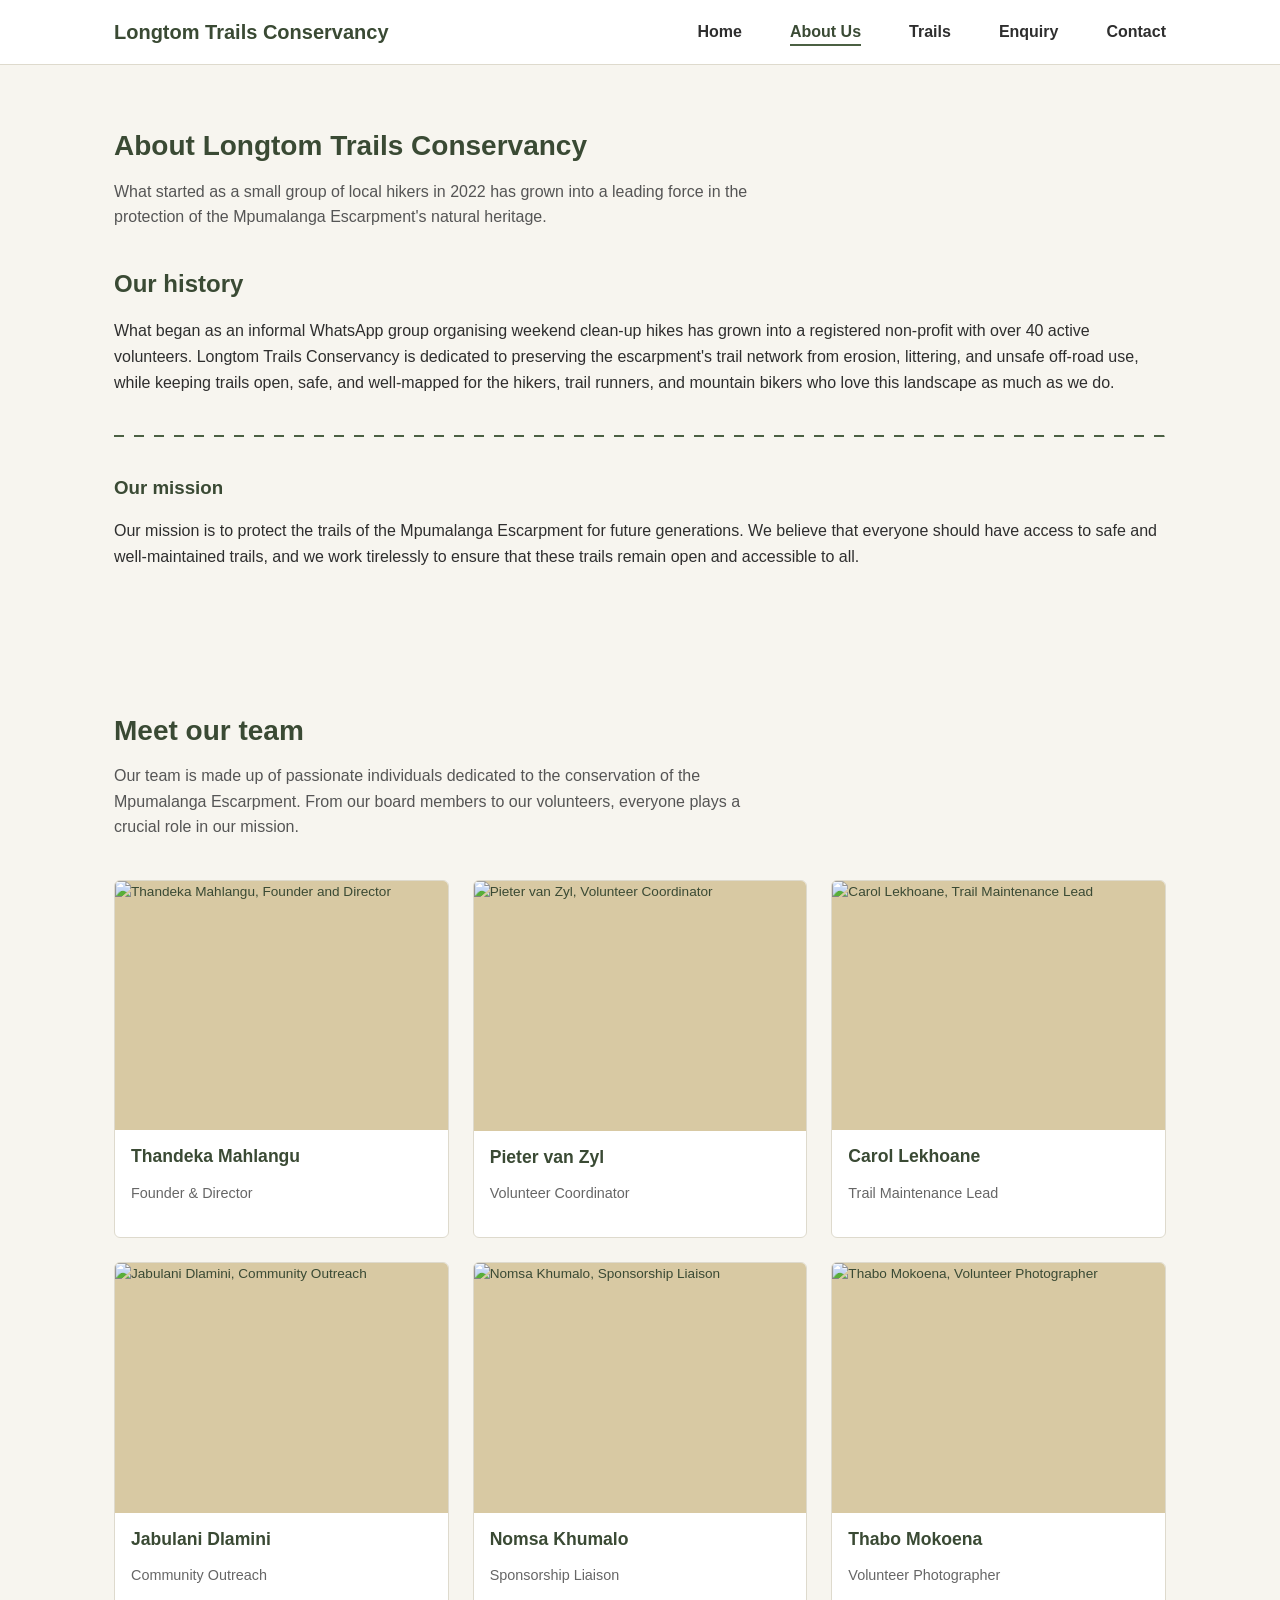
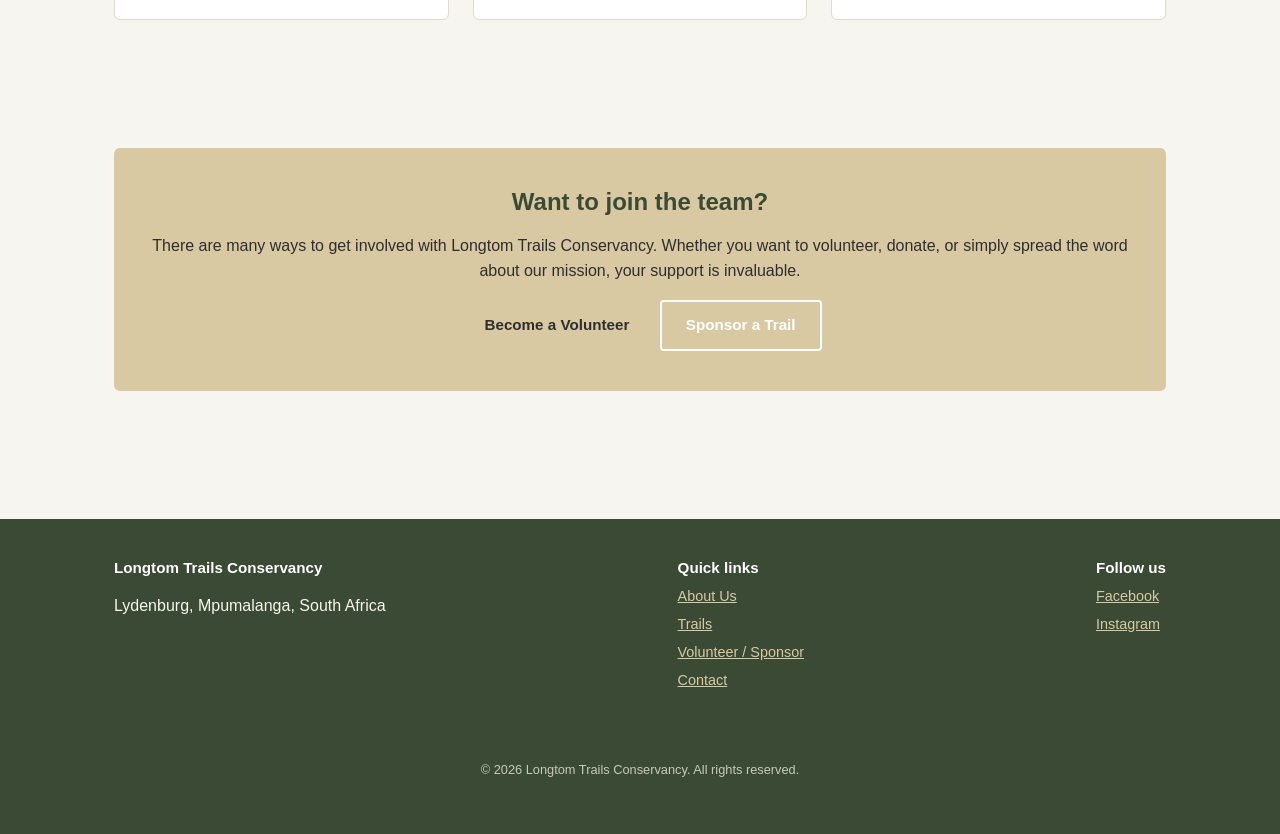
==== about.html @ c5e9e4dc "Add files via upload" ====
<!DOCTYPE html>
<html lang="en">
<head>
  <meta charset="UTF-8">
  <meta name="viewport" content="width=device-width, initial-scale=1.0">
  <title>About Us | Longtom Trails Conservancy</title>
  <meta name="description" content="Learn about Longtom Trails Conservancy's history, mission, and the volunteers who maintain the Mpumalanga escarpment's hiking trails.">
  <link rel="stylesheet" href="styles.css">
</head>
<body>

  <header class="site-header">
    <div class="container">
      <a href="index.html" class="logo">Longtom Trails Conservancy</a>
      <button class="nav-toggle" aria-expanded="false" aria-controls="main-nav" aria-label="Toggle navigation menu">
        &#9776; Menu
      </button>
      <nav class="main-nav" id="main-nav">
        <ul>
          <li><a href="index.html">Home</a></li>
          <li><a href="about.html" aria-current="page">About Us</a></li>
          <li><a href="trails.html">Trails</a></li>
          <li><a href="enquiry.html">Enquiry</a></li>
          <li><a href="contact.html">Contact</a></li>
        </ul>
      </nav>
    </div>
  </header>

  <main>

    <!-- ==================== PAGE INTRO ==================== -->
    <section class="section">
      <div class="container">
        <h1 class="section-title">About Longtom Trails Conservancy</h1>
        <p class="section-intro">
          What started as a small group of local hikers in 2022 has grown into a leading force
          in the protection of the Mpumalanga Escarpment's natural heritage.
        </p>

        <h2>Our history</h2>
        <p>
          What began as an informal WhatsApp group organising weekend clean-up hikes has grown
          into a registered non-profit with over 40 active volunteers. Longtom Trails Conservancy
          is dedicated to preserving the escarpment's trail network from erosion, littering, and
          unsafe off-road use, while keeping trails open, safe, and well-mapped for the hikers,
          trail runners, and mountain bikers who love this landscape as much as we do.
        </p>

        <hr class="trail-divider" aria-hidden="true">

        <h3>Our mission</h3>
        <p>
          Our mission is to protect the trails of the Mpumalanga Escarpment for future generations.
          We believe that everyone should have access to safe and well-maintained trails, and we
          work tirelessly to ensure that these trails remain open and accessible to all.
        </p>
      </div>
    </section>

    <!-- ==================== TEAM ==================== -->
    <section class="section">
      <div class="container">
        <h2 class="section-title">Meet our team</h2>
        <p class="section-intro">
          Our team is made up of passionate individuals dedicated to the conservation of the
          Mpumalanga Escarpment. From our board members to our volunteers, everyone plays a
          crucial role in our mission.
        </p>

        <div class="card-grid">

          <div class="card">
            <div class="card-image">
              <img src="images/team-photos/thandeka-mahlangu.jpg" alt="Thandeka Mahlangu, Founder and Director" style="width:100%; height:100%; object-fit:cover;">
            </div>
            <div class="card-body">
              <h3>Thandeka Mahlangu</h3>
              <p class="trail-meta">Founder &amp; Director</p>
            </div>
          </div>

          <div class="card">
            <div class="card-image">
              <img src="images/team-photos/pieter-van-zyl.jpg" alt="Pieter van Zyl, Volunteer Coordinator" style="width:100%; height:100%; object-fit:cover;">
            </div>
            <div class="card-body">
              <h3>Pieter van Zyl</h3>
              <p class="trail-meta">Volunteer Coordinator</p>
            </div>
          </div>

          <div class="card">
            <div class="card-image">
              <img src="images/team-photos/carol-lekhoane.jpg" alt="Carol Lekhoane, Trail Maintenance Lead" style="width:100%; height:100%; object-fit:cover;">
            </div>
            <div class="card-body">
              <h3>Carol Lekhoane</h3>
              <p class="trail-meta">Trail Maintenance Lead</p>
            </div>
          </div>

          <div class="card">
            <div class="card-image">
              <img src="images/team-photos/jabulani-dlamini.jpg" alt="Jabulani Dlamini, Community Outreach" style="width:100%; height:100%; object-fit:cover;">
            </div>
            <div class="card-body">
              <h3>Jabulani Dlamini</h3>
              <p class="trail-meta">Community Outreach</p>
            </div>
          </div>

          <div class="card">
            <div class="card-image">
              <img src="images/team-photos/nomsa-khumalo.jpg" alt="Nomsa Khumalo, Sponsorship Liaison" style="width:100%; height:100%; object-fit:cover;">
            </div>
            <div class="card-body">
              <h3>Nomsa Khumalo</h3>
              <p class="trail-meta">Sponsorship Liaison</p>
            </div>
          </div>

          <div class="card">
            <div class="card-image">
              <img src="images/team-photos/thabo-mokoena.jpg" alt="Thabo Mokoena, Volunteer Photographer" style="width:100%; height:100%; object-fit:cover;">
            </div>
            <div class="card-body">
              <h3>Thabo Mokoena</h3>
              <p class="trail-meta">Volunteer Photographer</p>
            </div>
          </div>
          </div>

        </div>
      </div>
    </section>

    <section class="section">
      <div class="container">
        <div class="cta-banner">
          <h2>Want to join the team?</h2>
          <p>There are many ways to get involved with Longtom Trails Conservancy. Whether you
            want to volunteer, donate, or simply spread the word about our mission, your support
            is invaluable.</p>
          <a href="enquiry.html" class="btn btn-primary">Become a Volunteer</a>
          <a href="enquiry.html" class="btn btn-outline">Sponsor a Trail</a>
        </div>
      </div>
    </section>

  </main>

  <footer class="site-footer">
    <div class="container">
      <div>
        <h4>Longtom Trails Conservancy</h4>
        <p>Lydenburg, Mpumalanga, South Africa</p>
      </div>
      <div>
        <h4>Quick links</h4>
        <ul>
          <li><a href="about.html">About Us</a></li>
          <li><a href="trails.html">Trails</a></li>
          <li><a href="enquiry.html">Volunteer / Sponsor</a></li>
          <li><a href="contact.html">Contact</a></li>
        </ul>
      </div>
      <div>
        <h4>Follow us</h4>
        <ul>
          <li><a href="#">Facebook</a></li>
          <li><a href="#">Instagram</a></li>
        </ul>
      </div>
      <p class="footer-bottom">&copy; 2026 Longtom Trails Conservancy. All rights reserved.</p>
    </div>
  </footer>

  <script src="js/script.js"></script>
</body>
</html>
---- styles.css ----
/* ==========================================================================
   Longtom Trails Conservancy — Stylesheet
   Colour palette and typography match the approved Website Project Proposal
   ========================================================================== */

:root {
  /* Colour palette (from Proposal 1, Section 5) */
  --moss-green: #4B6043;
  --moss-green-dark: #3A4A34;
  --charcoal: #2E2E2E;
  --warm-sand: #D8C9A3;
  --off-white: #F7F5EF;
  --white: #FFFFFF;
  --border-soft: #DEDACD;

  /* Typography */
  --font-heading: 'Montserrat', 'Segoe UI', sans-serif;
  --font-body: 'Source Sans 3', 'Segoe UI', sans-serif;

  /* Spacing scale */
  --space-1: 0.5rem;
  --space-2: 1rem;
  --space-3: 1.5rem;
  --space-4: 2.5rem;
  --space-5: 4rem;
}

/* Respect users who prefer reduced motion */
@media (prefers-reduced-motion: reduce) {
  * {
    animation-duration: 0.01ms !important;
    animation-iteration-count: 1 !important;
    transition-duration: 0.01ms !important;
  }
}

* {
  box-sizing: border-box;
}

body {
  margin: 0;
  font-family: var(--font-body);
  color: var(--charcoal);
  background-color: var(--off-white);
  line-height: 1.6;
}

h1, h2, h3, h4 {
  font-family: var(--font-heading);
  font-weight: 700;
  line-height: 1.2;
  color: var(--moss-green-dark);
  margin-top: 0;
}

a {
  color: var(--moss-green-dark);
}

img {
  max-width: 100%;
  display: block;
}

.container {
  max-width: 1100px;
  margin: 0 auto;
  padding: 0 var(--space-3);
}

/* Visible keyboard focus for accessibility */
a:focus-visible,
button:focus-visible,
input:focus-visible,
textarea:focus-visible,
select:focus-visible {
  outline: 3px solid var(--moss-green);
  outline-offset: 2px;
}

/* ==========================================================================
   Header and navigation
   ========================================================================== */

.site-header {
  background-color: var(--white);
  border-bottom: 1px solid var(--border-soft);
  position: sticky;
  top: 0;
  z-index: 10;
}

.site-header .container {
  display: flex;
  align-items: center;
  justify-content: space-between;
  padding-top: var(--space-2);
  padding-bottom: var(--space-2);
}

.logo {
  display: flex;
  align-items: center;
  gap: 0.5rem;
  font-family: var(--font-heading);
  font-weight: 700;
  font-size: 1.25rem;
  color: var(--moss-green-dark);
  text-decoration: none;
}

.nav-toggle {
  display: none;
  background: none;
  border: 2px solid var(--moss-green);
  border-radius: 4px;
  padding: 0.4rem 0.7rem;
  font-size: 1rem;
  cursor: pointer;
}

.main-nav ul {
  display: flex;
  gap: var(--space-3);
  list-style: none;
  margin: 0;
  padding: 0;
}

.main-nav li:not(:last-child) {
  margin-right: var(--space-3); /* fallback for browsers without flexbox gap support */
}

.main-nav a {
  text-decoration: none;
  font-weight: 600;
  color: var(--charcoal);
  padding: 0.25rem 0;
  border-bottom: 2px solid transparent;
}

.main-nav a:hover,
.main-nav a[aria-current="page"] {
  border-bottom-color: var(--moss-green);
  color: var(--moss-green-dark);
}

/* Mobile navigation */
@media (max-width: 720px) {
  .nav-toggle {
    display: inline-block;
  }

  .main-nav {
    display: none;
    width: 100%;
  }

  .main-nav.is-open {
    display: block;
  }

  .main-nav ul {
    flex-direction: column;
    gap: 0;
    padding-bottom: var(--space-2);
  }

  .main-nav li {
    border-top: 1px solid var(--border-soft);
  }

  .main-nav a {
    display: block;
    padding: var(--space-2) 0;
  }

  .site-header .container {
    flex-wrap: wrap;
  }
}

/* ==========================================================================
   Trail-path divider 
   ========================================================================== */

.trail-divider {
  border: none;
  height: 2px;
  margin: var(--space-4) 0;
  background-image: repeating-linear-gradient(
    to right,
    var(--moss-green) 0,
    var(--moss-green) 10px,
    transparent 10px,
    transparent 20px
  );
  position: relative;
}

.trail-divider::after {
  content: "●";
  position: absolute;
  right: 0;
  top: -10px;
  color: var(--moss-green);
  font-size: 0.9rem;
}

/* ==========================================================================
   Hero 
   ========================================================================== */

.hero {
  background: linear-gradient(180deg, rgba(75, 96, 67, 0.85), rgba(75, 96, 67, 0.6)),
              var(--moss-green);
  background-size: cover;
  background-position: center;
  color: var(--white);
  padding: var(--space-5) 0;
  text-align: center;
}

.hero h1 {
  color: var(--white);
  font-size: clamp(2rem, 5vw, 3rem);
  margin-bottom: var(--space-2);
}

.hero p {
  max-width: 40rem;
  margin: 0 auto var(--space-3);
  font-size: 1.1rem;
}

.hero-ctas {
  display: flex;
  gap: var(--space-2);
  justify-content: center;
  flex-wrap: wrap;
}

/* ==========================================================================
   Buttons
   ========================================================================== */

.btn {
  display: inline-block;
  font-family: var(--font-heading);
  font-weight: 600;
  text-decoration: none;
  padding: 0.7rem 1.5rem;
  border-radius: 4px;
  border: 2px solid transparent;
  cursor: pointer;
  font-size: 0.95rem;
}

.btn-primary {
  background-color: var(--warm-sand);
  color: var(--charcoal);
}

.btn-primary:hover {
  background-color: #C9B78C;
}

.btn-outline {
  background-color: transparent;
  color: var(--white);
  border-color: var(--white);
}

.btn-outline:hover {
  background-color: rgba(255, 255, 255, 0.15);
}

.btn-outline-dark {
  background-color: transparent;
  color: var(--moss-green-dark);
  border-color: var(--moss-green);
}

.btn-outline-dark:hover {
  background-color: rgba(75, 96, 67, 0.08);
}

/* ==========================================================================
   Section spacing
   ========================================================================== */

.section {
  padding: var(--space-5) 0;
}

.section-title {
  font-size: 1.75rem;
  margin-bottom: var(--space-1);
}

.section-intro {
  max-width: 42rem;
  color: #555;
  margin-bottom: var(--space-4);
}

/* ==========================================================================
   Card grid 
   ========================================================================== */

.card-grid {
  display: grid;
  grid-template-columns: repeat(auto-fit, minmax(260px, 1fr));
  gap: var(--space-3);
}

.card {
  background-color: var(--white);
  border: 1px solid var(--border-soft);
  border-radius: 6px;
  overflow: hidden;
}

.card-image {
  aspect-ratio: 4 / 3;
  background-color: var(--warm-sand);
  display: flex;
  align-items: center;
  justify-content: center;
  color: var(--moss-green-dark);
  font-size: 0.85rem;
}

.card-body {
  padding: var(--space-2);
}

.card-body h3 {
  margin-bottom: 0.25rem;
  font-size: 1.1rem;
}

.trail-meta {
  color: #666;
  font-size: 0.9rem;
  margin-bottom: var(--space-2);
}

.difficulty {
  display: inline-block;
  font-size: 0.75rem;
  font-weight: 700;
  text-transform: uppercase;
  letter-spacing: 0.03em;
  padding: 0.15rem 0.5rem;
  border-radius: 3px;
  margin-right: 0.4rem;
}

.difficulty-easy {
  background-color: #E1EBDA;
  color: #3A5C2C;
}

.difficulty-moderate {
  background-color: #F3E7C9;
  color: #7A5B12;
}

.difficulty-hard {
  background-color: #F0D9D6;
  color: #8A2E24;
}

/* ==========================================================================
   Filter controls (Trails page)
   ========================================================================== */

.filter-bar {
  display: flex;
  flex-wrap: wrap;
  align-items: center;
  gap: var(--space-1);
  margin-bottom: var(--space-4);
}

.filter-bar span {
  font-weight: 600;
  margin-right: 0.25rem;
}

.filter-btn {
  background-color: var(--white);
  border: 1px solid var(--moss-green);
  color: var(--moss-green-dark);
  border-radius: 20px;
  padding: 0.35rem 1rem;
  font-family: var(--font-body);
  font-size: 0.9rem;
  cursor: pointer;
}

.filter-btn.is-active,
.filter-btn:hover {
  background-color: var(--moss-green);
  color: var(--white);
}

/* ==========================================================================
   Forms (Enquiry and Contact pages)
   ========================================================================== */

.form-grid {
  display: grid;
  grid-template-columns: repeat(auto-fit, minmax(320px, 1fr));
  gap: var(--space-4);
}

fieldset {
  border: 1px solid var(--border-soft);
  border-radius: 6px;
  padding: var(--space-3);
  background-color: var(--white);
}

legend {
  font-family: var(--font-heading);
  font-weight: 700;
  color: var(--moss-green-dark);
  padding: 0 0.5rem;
}

label {
  display: block;
  font-weight: 600;
  margin-bottom: 0.3rem;
  margin-top: var(--space-2);
}

label:first-of-type {
  margin-top: 0;
}

input[type="text"],
input[type="email"],
input[type="tel"],
select,
textarea {
  width: 100%;
  padding: 0.6rem;
  border: 1px solid var(--border-soft);
  border-radius: 4px;
  font-family: var(--font-body);
  font-size: 1rem;
  background-color: var(--off-white);
}

textarea {
  resize: vertical;
  min-height: 100px;
}

.form-note {
  font-size: 0.85rem;
  color: #666;
  margin-top: 0.3rem;
}

.form-error {
  color: #8A2E24;
  font-size: 0.85rem;
  margin-top: 0.3rem;
  display: none;
}

.field-invalid .form-error {
  display: block;
}

.field-invalid input,
.field-invalid textarea,
.field-invalid select {
  border-color: #8A2E24;
}

/* ==========================================================================
   Maps (Contact page)
   ========================================================================== */

.map-grid {
  display: grid;
  grid-template-columns: repeat(auto-fit, minmax(300px, 1fr));
  gap: var(--space-3);
  margin-bottom: var(--space-4);
}

.map-card iframe {
  width: 100%;
  height: 260px;
  border: 0;
  border-radius: 6px;
}

.map-card h3 {
  font-size: 1rem;
  margin-bottom: 0.4rem;
}

/* ==========================================================================
   CTA banner
   ========================================================================== */

.cta-banner {
  background-color: var(--warm-sand);
  text-align: center;
  padding: var(--space-4) var(--space-3);
  border-radius: 6px;
}

.cta-banner h2 {
  margin-bottom: var(--space-2);
}

/* ==========================================================================
   Footer
   ========================================================================== */

.site-footer {
  background-color: var(--moss-green-dark);
  color: var(--off-white);
  padding: var(--space-4) 0;
  margin-top: var(--space-5);
}

.site-footer .container {
  display: flex;
  flex-wrap: wrap;
  justify-content: space-between;
  gap: var(--space-3);
}

.site-footer h4 {
  color: var(--white);
  font-size: 0.95rem;
  margin-bottom: var(--space-1);
}

.site-footer a {
  color: var(--warm-sand);
}

.site-footer ul {
  list-style: none;
  padding: 0;
  margin: 0;
}

.site-footer li {
  margin-bottom: 0.3rem;
  font-size: 0.9rem;
}

.footer-bottom {
  text-align: center;
  font-size: 0.8rem;
  color: #C6CBB9;
  margin-top: var(--space-4);
  width: 100%;
}
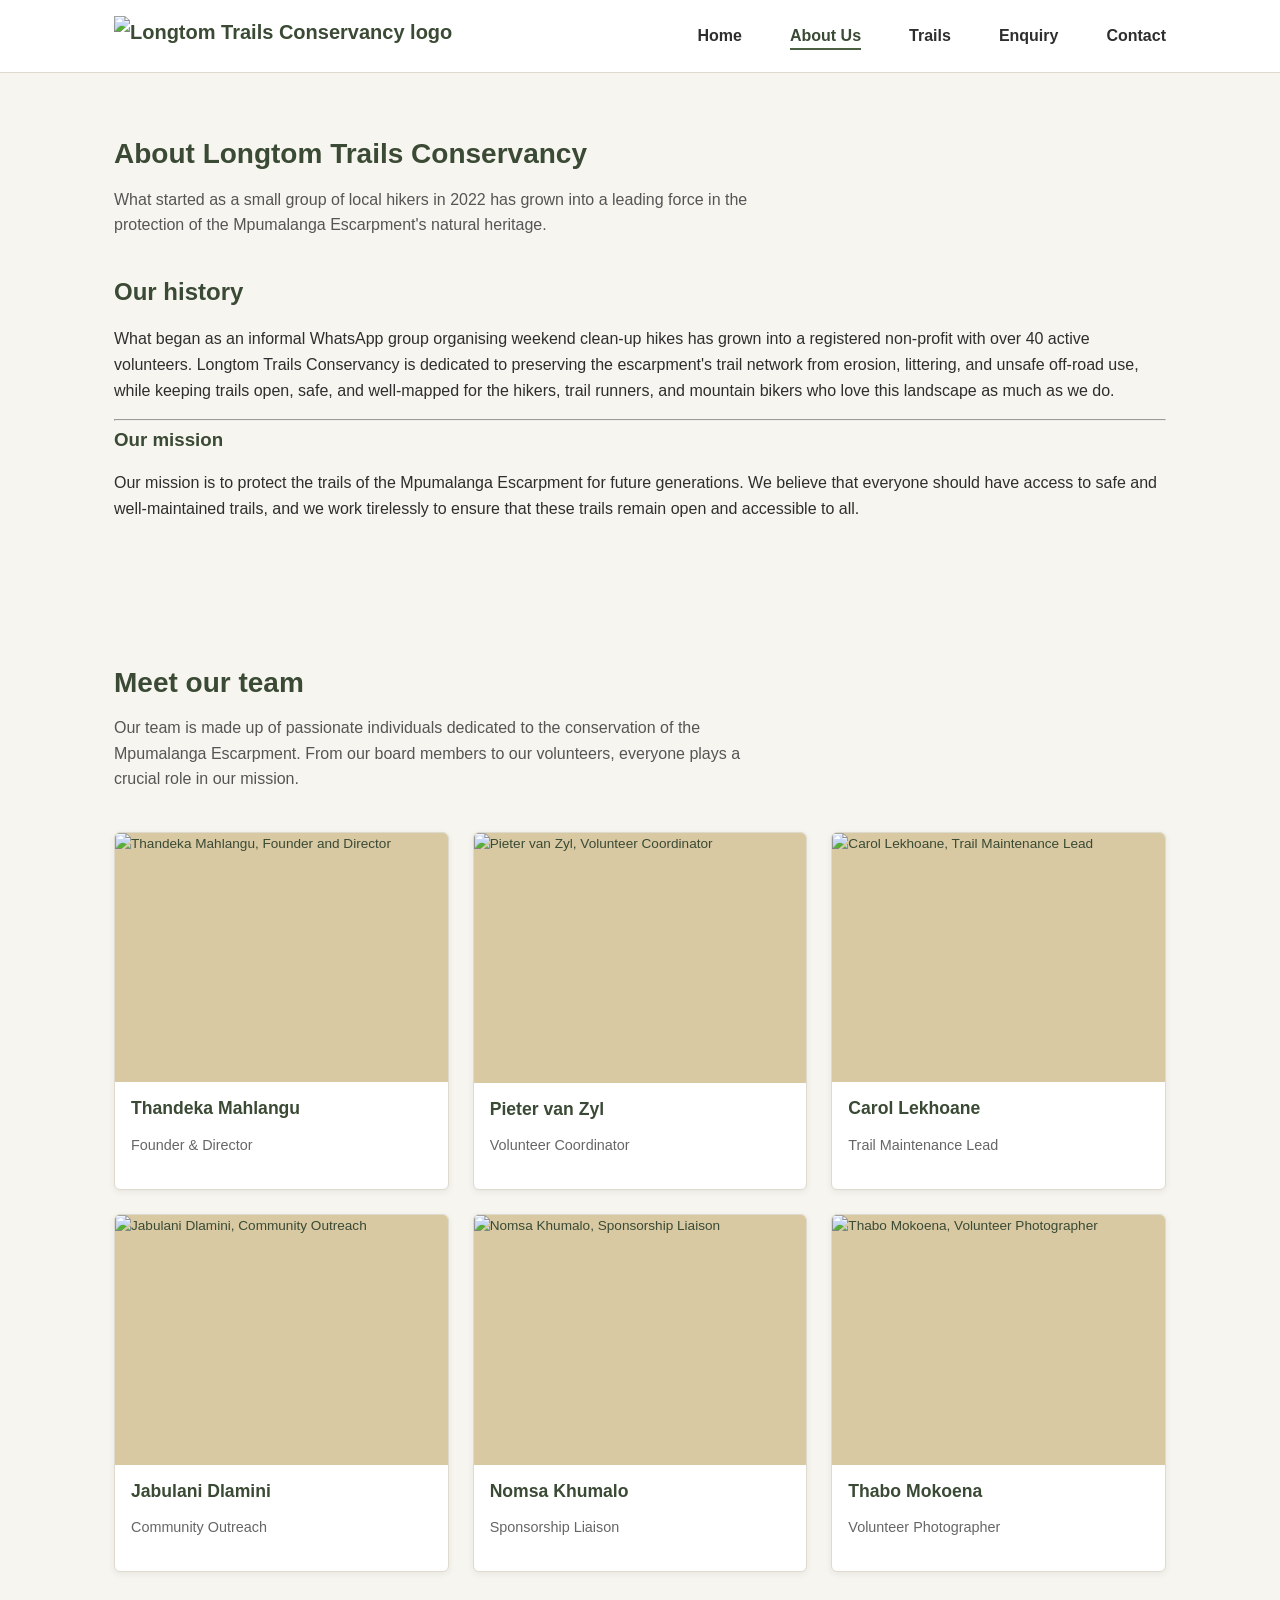
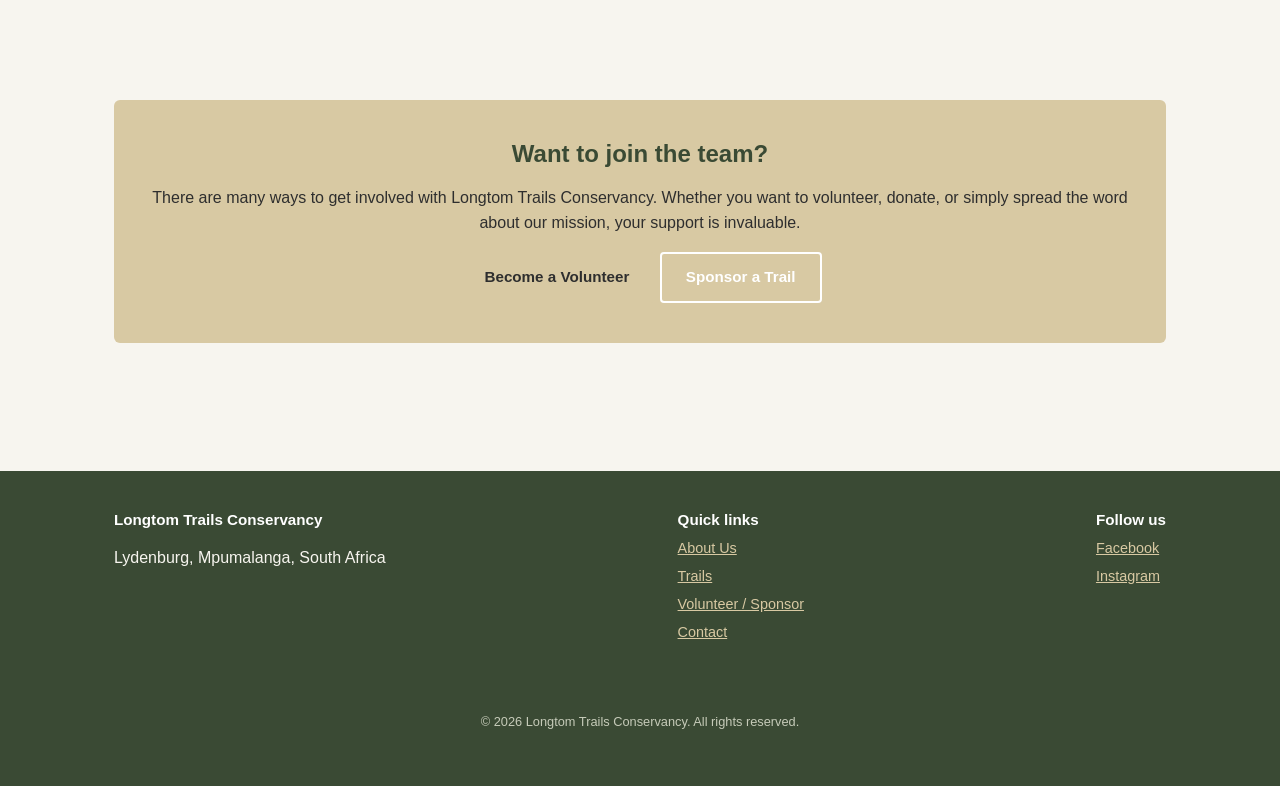
==== commit ca58f0d1: "Add files via upload Fixed Enquiry and Contact page styling, reorder trail cards, add logo." ====
--- a/about.html
+++ b/about.html
@@ -11,7 +11,9 @@
 
   <header class="site-header">
     <div class="container">
-      <a href="index.html" class="logo">Longtom Trails Conservancy</a>
+      <a href="index.html" class="logo">
+        <img src="images/logo.png" alt="Longtom Trails Conservancy logo" style="height: 40px;">
+      </a>
       <button class="nav-toggle" aria-expanded="false" aria-controls="main-nav" aria-label="Toggle navigation menu">
         &#9776; Menu
       </button>
@@ -72,7 +74,7 @@
 
           <div class="card">
             <div class="card-image">
-              <img src="images/team-photos/thandeka-mahlangu.jpg" alt="Thandeka Mahlangu, Founder and Director" style="width:100%; height:100%; object-fit:cover;">
+            <img src="images/team-photos/thandeka-mahlangu.jpg" alt="Thandeka Mahlangu, Founder and Director" style="width:100%; height:100%; object-fit:cover;">
             </div>
             <div class="card-body">
               <h3>Thandeka Mahlangu</h3>
@@ -82,7 +84,7 @@
 
           <div class="card">
             <div class="card-image">
-              <img src="images/team-photos/pieter-van-zyl.jpg" alt="Pieter van Zyl, Volunteer Coordinator" style="width:100%; height:100%; object-fit:cover;">
+              <img src="images/team-photos/pieter-van-zyl.jpg" alt="Pieter van Zyl, Volunteer Coordinator" style="width:100%; height:100%; object-fit:cover; object-position: top;">
             </div>
             <div class="card-body">
               <h3>Pieter van Zyl</h3>
@@ -92,7 +94,7 @@
 
           <div class="card">
             <div class="card-image">
-              <img src="images/team-photos/carol-lekhoane.jpg" alt="Carol Lekhoane, Trail Maintenance Lead" style="width:100%; height:100%; object-fit:cover;">
+              <img src="images/team-photos/carol-lekhoane.jpg" alt="Carol Lekhoane, Trail Maintenance Lead" style="width:100%; height:100%; object-fit:cover; object-position: top;">
             </div>
             <div class="card-body">
               <h3>Carol Lekhoane</h3>
@@ -102,7 +104,7 @@
 
           <div class="card">
             <div class="card-image">
-              <img src="images/team-photos/jabulani-dlamini.jpg" alt="Jabulani Dlamini, Community Outreach" style="width:100%; height:100%; object-fit:cover;">
+              <img src="images/team-photos/jabulani-dlamini.jpg" alt="Jabulani Dlamini, Community Outreach" style="width:100%; height:100%; object-fit:cover; object-position: top;">
             </div>
             <div class="card-body">
               <h3>Jabulani Dlamini</h3>
@@ -112,7 +114,7 @@
 
           <div class="card">
             <div class="card-image">
-              <img src="images/team-photos/nomsa-khumalo.jpg" alt="Nomsa Khumalo, Sponsorship Liaison" style="width:100%; height:100%; object-fit:cover;">
+              <img src="images/team-photos/nomsa-khumalo.jpg" alt="Nomsa Khumalo, Sponsorship Liaison" style="width:100%; height:100%; object-fit:cover; object-position: top;">
             </div>
             <div class="card-body">
               <h3>Nomsa Khumalo</h3>
@@ -122,13 +124,12 @@
 
           <div class="card">
             <div class="card-image">
-              <img src="images/team-photos/thabo-mokoena.jpg" alt="Thabo Mokoena, Volunteer Photographer" style="width:100%; height:100%; object-fit:cover;">
+              <img src="images/team-photos/thabo-mokoena.jpg" alt="Thabo Mokoena, Volunteer Photographer" style="width:100%; height:100%; object-fit:cover; object-position: top;">
             </div>
             <div class="card-body">
               <h3>Thabo Mokoena</h3>
               <p class="trail-meta">Volunteer Photographer</p>
             </div>
-          </div>
           </div>
 
         </div>
--- a/styles.css
+++ b/styles.css
@@ -4,7 +4,12 @@
    ========================================================================== */
 
 :root {
-  /* Colour palette (from Proposal 1, Section 5) */
+  /* CSS custom properties (variables) defined once here and reused
+     throughout the stylesheet with var(--name). This means the whole
+     site's colour scheme or spacing can be changed by editing one
+     value here, instead of hunting through every rule.
+     Colour palette matches Proposal 1, Section 5 (moss green, charcoal,
+     warm sand) so the built site stays consistent with what was approved. */
   --moss-green: #4B6043;
   --moss-green-dark: #3A4A34;
   --charcoal: #2E2E2E;
@@ -147,6 +152,30 @@
 }
 
 /* Mobile navigation */
+/* ==========================================================================
+   Tablet breakpoint
+   Adjusts spacing and font sizes for medium screens (tablets),
+   before the site switches to the mobile layout below.
+   ========================================================================== */
+
+@media (max-width: 1024px) {
+  .container {
+    padding: 0 var(--space-2);
+  }
+
+  .hero {
+    padding: var(--space-4) 0;
+  }
+
+  .card-grid {
+    grid-template-columns: repeat(auto-fit, minmax(220px, 1fr));
+  }
+}
+/* Mobile navigation breakpoint.
+   Below 720px wide (phones), the horizontal nav links are hidden and
+   replaced with the "☰ Menu" toggle button defined in .nav-toggle above.
+   JavaScript in script.js listens for a click on that button and adds
+   the .is-open class below to reveal the menu. */
 @media (max-width: 720px) {
   .nav-toggle {
     display: inline-block;
@@ -182,8 +211,13 @@
 }
 
 /* ==========================================================================
-   Trail-path divider 
-   ========================================================================== */
+   Trail-path divider — signature element.
+
+   Uses a repeating-linear-gradient to draw evenly spaced dashes (like a
+   dashed trail line on a map), with a circle (::after) placed at one end
+   to look like a trail marker. Used instead of a plain <hr> between
+   major page sections to reinforce the hiking/trail visual theme.
+
 
 .trail-divider {
   border: none;
@@ -266,6 +300,11 @@
   background-color: #C9B78C;
 }
 
+.btn-primary:active {
+  background-color: #B8A87A;
+  transform: translateY(1px);
+}
+
 .btn-outline {
   background-color: transparent;
   color: var(--white);
@@ -320,6 +359,13 @@
   border: 1px solid var(--border-soft);
   border-radius: 6px;
   overflow: hidden;
+  box-shadow: 0 2px 6px rgba(46, 46, 46, 0.08);
+  transition: transform 0.15s ease, box-shadow 0.15s ease;
+}
+
+.card:hover {
+  transform: translateY(-3px);
+  box-shadow: 0 6px 14px rgba(46, 46, 46, 0.12);
 }
 
 .card-image {
@@ -374,7 +420,12 @@
 }
 
 /* ==========================================================================
-   Filter controls (Trails page)
+   Filter controls (Trails page).
+   These buttons don't filter anything by themselves — script.js reads
+   each button's data-filter attribute on click, then shows or hides the
+   trail cards below based on their matching data-difficulty attribute.
+   The .is-active class here only changes the button's own appearance
+   to show which filter is currently selected.
    ========================================================================== */
 
 .filter-bar {
@@ -408,9 +459,12 @@
 }
 
 /* ==========================================================================
-   Forms (Enquiry and Contact pages)
-   ========================================================================== */
-
+   Forms (Enquiry and Contact pages).
+   Styles the two forms on enquiry.html and the one on contact.html.
+   The .field-invalid and .form-error rules below only take effect when
+   script.js adds the .field-invalid class to a field that failed
+   validation (e.g. was left empty) — see the JS validation comments.
+   ========================================================================== */
 .form-grid {
   display: grid;
   grid-template-columns: repeat(auto-fit, minmax(320px, 1fr));
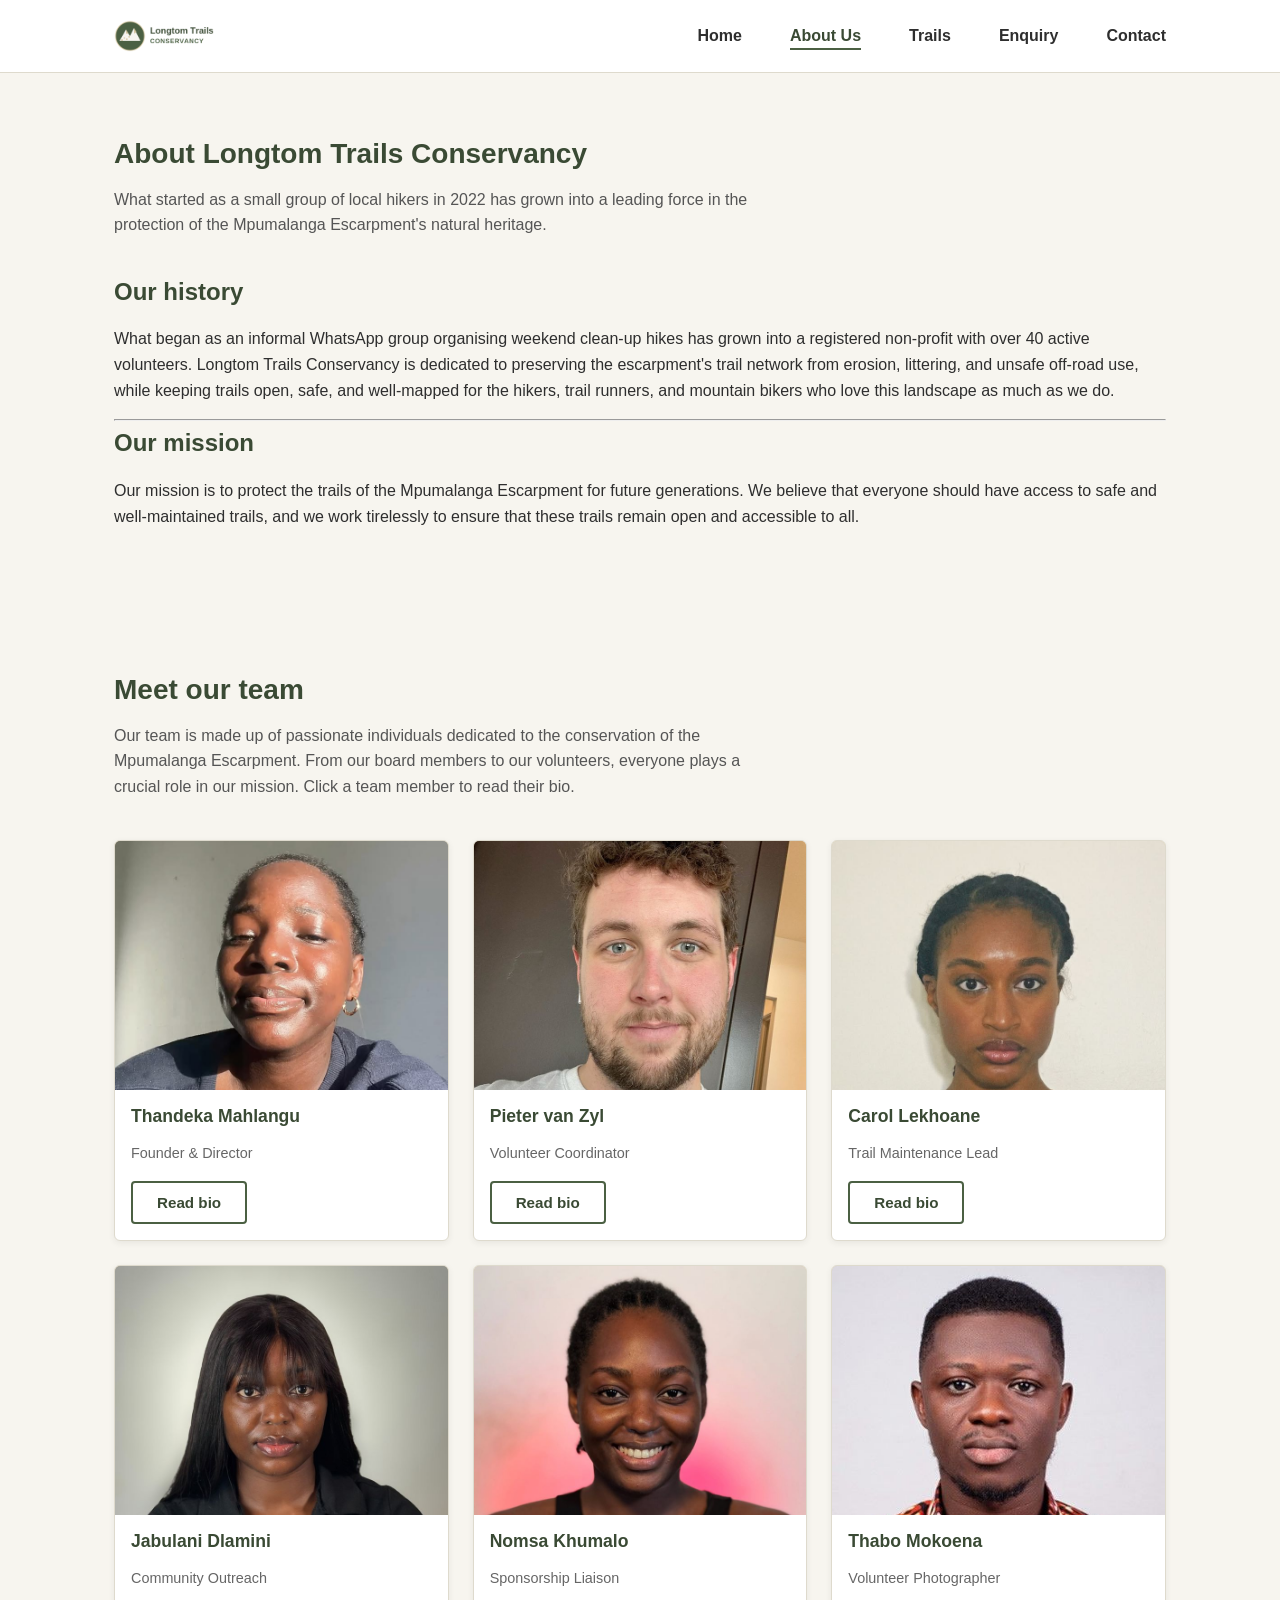
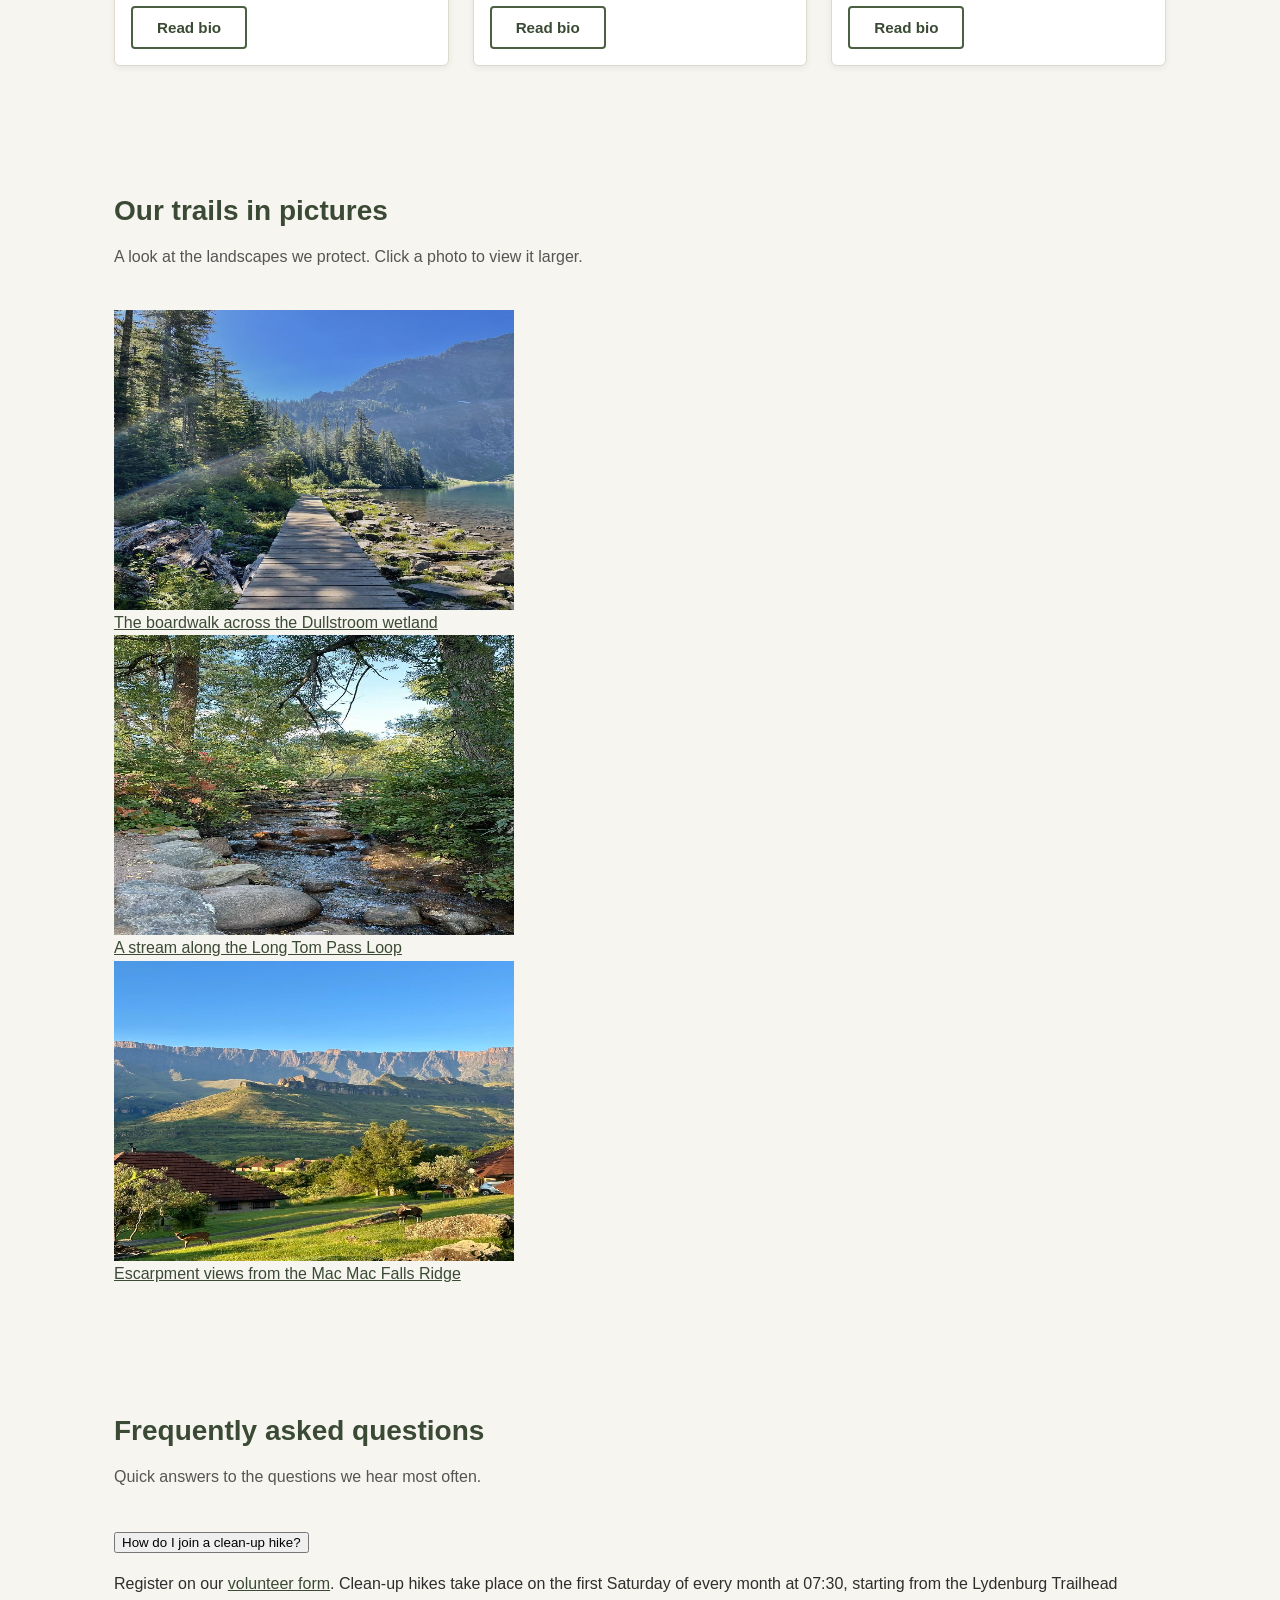
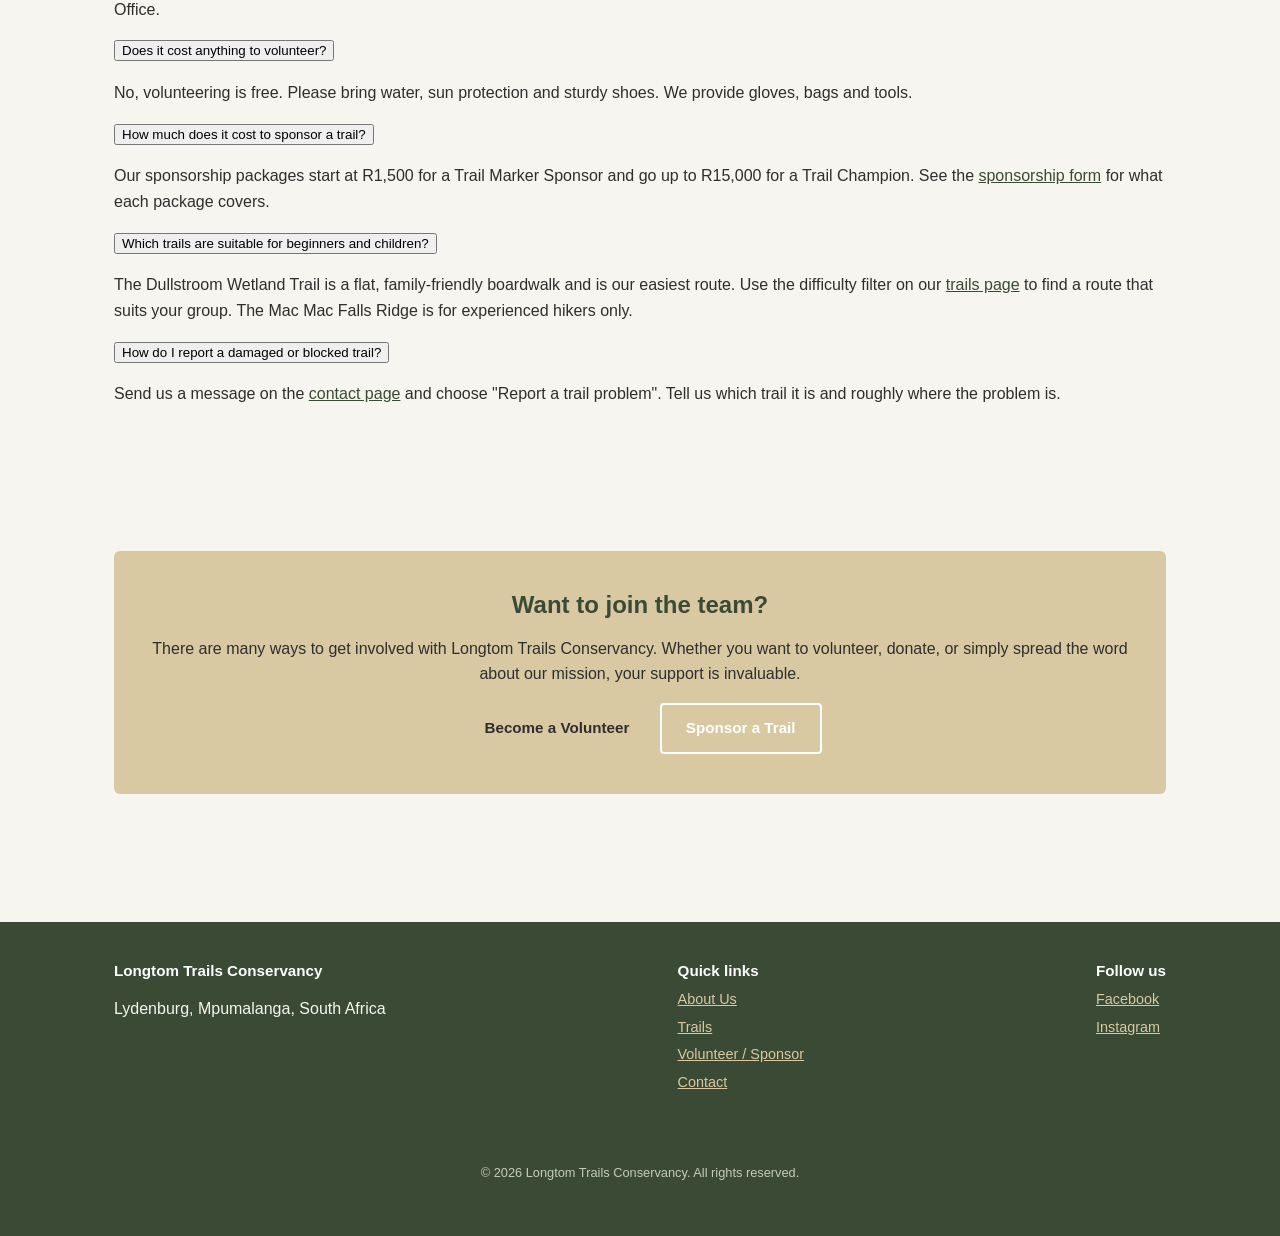
==== commit 63ed9d81: "Add bio modal, gallery lightbox and jQuery FAQ accordion to About page Team cards now open a bio win" ====
--- a/about.html
+++ b/about.html
@@ -1,11 +1,82 @@
 <!DOCTYPE html>
-<html lang="en">
+<html lang="en-ZA">
 <head>
   <meta charset="UTF-8">
   <meta name="viewport" content="width=device-width, initial-scale=1.0">
-  <title>About Us | Longtom Trails Conservancy</title>
-  <meta name="description" content="Learn about Longtom Trails Conservancy's history, mission, and the volunteers who maintain the Mpumalanga escarpment's hiking trails.">
+  <title>About Us | Longtom Trails Conservancy, Lydenburg</title>
+  <meta name="description" content="Meet the volunteers of Longtom Trails Conservancy and learn how we protect hiking trails on the Mpumalanga escarpment near Lydenburg.">
+  <meta name="robots" content="index, follow">
+  <meta name="theme-color" content="#4B6043">
+  <link rel="canonical" href="https://longtomtrails.netlify.app/about.html">
+
+  <!-- Icons shown in browser tabs -->
+  <link rel="icon" href="favicon.svg" type="image/svg+xml">
+  <link rel="icon" href="favicon-192.png" type="image/png" sizes="192x192">
+
+  <!-- Open Graph and Twitter tags: the title, description and picture shown when the page is shared -->
+  <meta property="og:type" content="website">
+  <meta property="og:site_name" content="Longtom Trails Conservancy">
+  <meta property="og:locale" content="en_ZA">
+  <meta property="og:title" content="About Us | Longtom Trails Conservancy, Lydenburg">
+  <meta property="og:description" content="Meet the volunteers of Longtom Trails Conservancy and learn how we protect hiking trails on the Mpumalanga escarpment near Lydenburg.">
+  <meta property="og:url" content="https://longtomtrails.netlify.app/about.html">
+  <meta property="og:image" content="https://longtomtrails.netlify.app/images/og-image.png">
+  <meta property="og:image:alt" content="Longtom Trails Conservancy: protecting the hiking trails of the Mpumalanga escarpment">
+  <meta name="twitter:card" content="summary_large_image">
+
+  <!-- Starts the connection to the jQuery server early so the FAQ loads faster. -->
+  <link rel="preconnect" href="https://code.jquery.com" crossorigin>
   <link rel="stylesheet" href="styles.css">
+
+  <!-- Structured data (JSON-LD): tells search engines exactly what this page is about -->
+  <script type="application/ld+json">
+  {
+    "@context": "https://schema.org",
+    "@type": "FAQPage",
+    "mainEntity": [
+      {
+        "@type": "Question",
+        "name": "How do I join a clean-up hike?",
+        "acceptedAnswer": {
+          "@type": "Answer",
+          "text": "Register on our volunteer form. Clean-up hikes take place on the first Saturday of every month at 07:30, starting from the Lydenburg Trailhead Office."
+        }
+      },
+      {
+        "@type": "Question",
+        "name": "Does it cost anything to volunteer?",
+        "acceptedAnswer": {
+          "@type": "Answer",
+          "text": "No, volunteering is free. Please bring water, sun protection and sturdy shoes. We provide gloves, bags and tools."
+        }
+      },
+      {
+        "@type": "Question",
+        "name": "How much does it cost to sponsor a trail?",
+        "acceptedAnswer": {
+          "@type": "Answer",
+          "text": "Our sponsorship packages start at R1,500 for a Trail Marker Sponsor and go up to R15,000 for a Trail Champion. See the sponsorship form for what each package covers."
+        }
+      },
+      {
+        "@type": "Question",
+        "name": "Which trails are suitable for beginners and children?",
+        "acceptedAnswer": {
+          "@type": "Answer",
+          "text": "The Dullstroom Wetland Trail is a flat, family-friendly boardwalk and is our easiest route. Use the difficulty filter on our trails page to find a route that suits your group. The Mac Mac Falls Ridge is for experienced hikers only."
+        }
+      },
+      {
+        "@type": "Question",
+        "name": "How do I report a damaged or blocked trail?",
+        "acceptedAnswer": {
+          "@type": "Answer",
+          "text": "Send us a message on the contact page and choose \"Report a trail problem\". Tell us which trail it is and roughly where the problem is."
+        }
+      }
+    ]
+  }
+  </script>
 </head>
 <body>
 
@@ -51,7 +122,7 @@
 
         <hr class="trail-divider" aria-hidden="true">
 
-        <h3>Our mission</h3>
+        <h2>Our mission</h2>
         <p>
           Our mission is to protect the trails of the Mpumalanga Escarpment for future generations.
           We believe that everyone should have access to safe and well-maintained trails, and we
@@ -60,76 +131,196 @@
       </div>
     </section>
 
-    <!-- ==================== TEAM ==================== -->
+    <!-- ==================== TEAM ====================
+         Each "Read bio" button holds that person's bio in its data-bio attribute.
+         interactive.js opens the bio modal (the <dialog> at the bottom of the
+         page) and fills it with this card's name, role, photo and bio.
+         The "team-card" class gives the photos a taller box (see styles.css), and
+         object-position on each photo controls which part of it is shown. -->
     <section class="section">
       <div class="container">
         <h2 class="section-title">Meet our team</h2>
         <p class="section-intro">
           Our team is made up of passionate individuals dedicated to the conservation of the
           Mpumalanga Escarpment. From our board members to our volunteers, everyone plays a
-          crucial role in our mission.
+          crucial role in our mission. Click a team member to read their bio.
         </p>
 
         <div class="card-grid">
 
-          <div class="card">
-            <div class="card-image">
-            <img src="images/team-photos/thandeka-mahlangu.jpg" alt="Thandeka Mahlangu, Founder and Director" style="width:100%; height:100%; object-fit:cover;">
+          <div class="card team-card">
+            <div class="card-image">
+              <img src="images/team-photos/thandeka-mahlangu.jpg" alt="Thandeka Mahlangu, Founder and Director" loading="lazy" style="width:100%; height:100%; object-fit:cover; object-position: center 60%;">
             </div>
             <div class="card-body">
               <h3>Thandeka Mahlangu</h3>
               <p class="trail-meta">Founder &amp; Director</p>
-            </div>
-          </div>
-
-          <div class="card">
-            <div class="card-image">
-              <img src="images/team-photos/pieter-van-zyl.jpg" alt="Pieter van Zyl, Volunteer Coordinator" style="width:100%; height:100%; object-fit:cover; object-position: top;">
+              <button type="button" class="btn btn-outline-dark bio-button"
+                      data-bio="Thandeka started the conservancy in 2022 as a weekend clean-up group. She now leads its strategy and fundraising and works with local landowners and the municipality to keep the escarpment's trails open.">Read bio</button>
+            </div>
+          </div>
+
+          <div class="card team-card">
+            <div class="card-image">
+              <img src="images/team-photos/pieter-van-zyl.jpg" alt="Pieter van Zyl, Volunteer Coordinator" loading="lazy" style="width:100%; height:100%; object-fit:cover; object-position: center 40%;">
             </div>
             <div class="card-body">
               <h3>Pieter van Zyl</h3>
               <p class="trail-meta">Volunteer Coordinator</p>
-            </div>
-          </div>
-
-          <div class="card">
-            <div class="card-image">
-              <img src="images/team-photos/carol-lekhoane.jpg" alt="Carol Lekhoane, Trail Maintenance Lead" style="width:100%; height:100%; object-fit:cover; object-position: top;">
+              <button type="button" class="btn btn-outline-dark bio-button"
+                      data-bio="Pieter organises the monthly clean-up hikes and welcomes new volunteers. He makes sure every group has the tools, safety briefing and transport it needs.">Read bio</button>
+            </div>
+          </div>
+
+          <div class="card team-card">
+            <div class="card-image">
+              <img src="images/team-photos/carol-lekhoane.jpg" alt="Carol Lekhoane, Trail Maintenance Lead" loading="lazy" style="width:100%; height:100%; object-fit:cover; object-position: center 20%;">
             </div>
             <div class="card-body">
               <h3>Carol Lekhoane</h3>
               <p class="trail-meta">Trail Maintenance Lead</p>
-            </div>
-          </div>
-
-          <div class="card">
-            <div class="card-image">
-              <img src="images/team-photos/jabulani-dlamini.jpg" alt="Jabulani Dlamini, Community Outreach" style="width:100%; height:100%; object-fit:cover; object-position: top;">
+              <button type="button" class="btn btn-outline-dark bio-button"
+                      data-bio="Carol leads the crews that repair erosion, clear overgrown paths and replace route markers. She also plans the tools and supplies needed for each clean-up hike.">Read bio</button>
+            </div>
+          </div>
+
+          <div class="card team-card">
+            <div class="card-image">
+              <img src="images/team-photos/jabulani-dlamini.jpg" alt="Jabulani Dlamini, Community Outreach" loading="lazy" style="width:100%; height:100%; object-fit:cover; object-position: center 20%;">
             </div>
             <div class="card-body">
               <h3>Jabulani Dlamini</h3>
               <p class="trail-meta">Community Outreach</p>
-            </div>
-          </div>
-
-          <div class="card">
-            <div class="card-image">
-              <img src="images/team-photos/nomsa-khumalo.jpg" alt="Nomsa Khumalo, Sponsorship Liaison" style="width:100%; height:100%; object-fit:cover; object-position: top;">
+              <button type="button" class="btn btn-outline-dark bio-button"
+                      data-bio="Jabulani visits schools and community groups around Lydenburg to teach children and families how to care for the escarpment and how they can get involved.">Read bio</button>
+            </div>
+          </div>
+
+          <div class="card team-card">
+            <div class="card-image">
+              <img src="images/team-photos/nomsa-khumalo.jpg" alt="Nomsa Khumalo, Sponsorship Liaison" loading="lazy" style="width:100%; height:100%; object-fit:cover; object-position: center 20%;">
             </div>
             <div class="card-body">
               <h3>Nomsa Khumalo</h3>
               <p class="trail-meta">Sponsorship Liaison</p>
-            </div>
-          </div>
-
-          <div class="card">
-            <div class="card-image">
-              <img src="images/team-photos/thabo-mokoena.jpg" alt="Thabo Mokoena, Volunteer Photographer" style="width:100%; height:100%; object-fit:cover; object-position: top;">
+              <button type="button" class="btn btn-outline-dark bio-button"
+                      data-bio="Nomsa builds relationships with local guesthouses, outdoor shops and businesses that sponsor our work, and makes sure sponsors can see the difference their support makes.">Read bio</button>
+            </div>
+          </div>
+
+          <div class="card team-card">
+            <div class="card-image">
+              <img src="images/team-photos/thabo-mokoena.jpg" alt="Thabo Mokoena, Volunteer Photographer" loading="lazy" style="width:100%; height:100%; object-fit:cover; object-position: center 20%;">
             </div>
             <div class="card-body">
               <h3>Thabo Mokoena</h3>
               <p class="trail-meta">Volunteer Photographer</p>
-            </div>
+              <button type="button" class="btn btn-outline-dark bio-button"
+                      data-bio="Thabo documents trail conditions before and after each clean-up and takes the photographs used across our website and social media.">Read bio</button>
+            </div>
+          </div>
+
+        </div>
+      </div>
+    </section>
+
+    <!-- ==================== PHOTO GALLERY ====================
+         Each thumbnail is a normal link to the full photo. interactive.js turns
+         the links into a lightbox. To add a photo, copy one gallery-item block
+         and change the file name, the alt text and the caption. -->
+    <section class="section">
+      <div class="container">
+        <h2 class="section-title">Our trails in pictures</h2>
+        <p class="section-intro">
+          A look at the landscapes we protect. Click a photo to view it larger.
+        </p>
+
+        <div class="gallery">
+
+          <a class="gallery-item" href="images/trail-thumbnails/dullstroom-wetland.jpg"
+             data-alt="Boardwalk through the Dullstroom Wetland Trail"
+             data-caption="The boardwalk across the Dullstroom wetland" aria-haspopup="dialog">
+            <span class="gallery-image">
+              <img src="images/trail-thumbnails/dullstroom-wetland.jpg" alt="Boardwalk through the Dullstroom Wetland Trail" width="400" height="300" loading="lazy">
+            </span>
+            <span class="gallery-caption">The boardwalk across the Dullstroom wetland</span>
+          </a>
+
+          <a class="gallery-item" href="images/trail-thumbnails/long-tom-pass-loop.jpg"
+             data-alt="Hikers on the Long Tom Pass Loop trail"
+             data-caption="A stream along the Long Tom Pass Loop" aria-haspopup="dialog">
+            <span class="gallery-image">
+              <img src="images/trail-thumbnails/long-tom-pass-loop.jpg" alt="Hikers on the Long Tom Pass Loop trail" width="400" height="300" loading="lazy">
+            </span>
+            <span class="gallery-caption">A stream along the Long Tom Pass Loop</span>
+          </a>
+
+          <a class="gallery-item" href="images/trail-thumbnails/mac-false-ridge.jpg"
+             data-alt="View along the Mac Mac Falls Ridge trail"
+             data-caption="Escarpment views from the Mac Mac Falls Ridge" aria-haspopup="dialog">
+            <span class="gallery-image">
+              <img src="images/trail-thumbnails/mac-false-ridge.jpg" alt="View along the Mac Mac Falls Ridge trail" width="400" height="300" loading="lazy">
+            </span>
+            <span class="gallery-caption">Escarpment views from the Mac Mac Falls Ridge</span>
+          </a>
+
+        </div>
+      </div>
+    </section>
+
+    <!-- ==================== FAQ ACCORDION ====================
+         Each button's aria-controls matches the id of its answer panel.
+         jQuery in interactive.js slides the answers open and closed. -->
+    <section class="section">
+      <div class="container">
+        <h2 class="section-title">Frequently asked questions</h2>
+        <p class="section-intro">Quick answers to the questions we hear most often.</p>
+
+        <div class="accordion">
+
+          <h3 class="accordion-item">
+            <button type="button" class="accordion-trigger" id="faq-button-1" aria-expanded="false" aria-controls="faq-panel-1">
+              How do I join a clean-up hike?
+            </button>
+          </h3>
+          <div class="accordion-panel" id="faq-panel-1" role="region" aria-labelledby="faq-button-1">
+            <p>Register on our <a href="enquiry.html">volunteer form</a>. Clean-up hikes take place on the first Saturday of every month at 07:30, starting from the Lydenburg Trailhead Office.</p>
+          </div>
+
+          <h3 class="accordion-item">
+            <button type="button" class="accordion-trigger" id="faq-button-2" aria-expanded="false" aria-controls="faq-panel-2">
+              Does it cost anything to volunteer?
+            </button>
+          </h3>
+          <div class="accordion-panel" id="faq-panel-2" role="region" aria-labelledby="faq-button-2">
+            <p>No, volunteering is free. Please bring water, sun protection and sturdy shoes. We provide gloves, bags and tools.</p>
+          </div>
+
+          <h3 class="accordion-item">
+            <button type="button" class="accordion-trigger" id="faq-button-3" aria-expanded="false" aria-controls="faq-panel-3">
+              How much does it cost to sponsor a trail?
+            </button>
+          </h3>
+          <div class="accordion-panel" id="faq-panel-3" role="region" aria-labelledby="faq-button-3">
+            <p>Our sponsorship packages start at R1,500 for a Trail Marker Sponsor and go up to R15,000 for a Trail Champion. See the <a href="enquiry.html">sponsorship form</a> for what each package covers.</p>
+          </div>
+
+          <h3 class="accordion-item">
+            <button type="button" class="accordion-trigger" id="faq-button-4" aria-expanded="false" aria-controls="faq-panel-4">
+              Which trails are suitable for beginners and children?
+            </button>
+          </h3>
+          <div class="accordion-panel" id="faq-panel-4" role="region" aria-labelledby="faq-button-4">
+            <p>The Dullstroom Wetland Trail is a flat, family-friendly boardwalk and is our easiest route. Use the difficulty filter on our <a href="trails.html">trails page</a> to find a route that suits your group. The Mac Mac Falls Ridge is for experienced hikers only.</p>
+          </div>
+
+          <h3 class="accordion-item">
+            <button type="button" class="accordion-trigger" id="faq-button-5" aria-expanded="false" aria-controls="faq-panel-5">
+              How do I report a damaged or blocked trail?
+            </button>
+          </h3>
+          <div class="accordion-panel" id="faq-panel-5" role="region" aria-labelledby="faq-button-5">
+            <p>Send us a message on the <a href="contact.html">contact page</a> and choose "Report a trail problem". Tell us which trail it is and roughly where the problem is.</p>
           </div>
 
         </div>
@@ -151,6 +342,34 @@
 
   </main>
 
+  <!-- ==================== BIO MODAL ====================
+       Hidden until a "Read bio" button is clicked. interactive.js fills it in. -->
+  <dialog id="bio-modal" aria-labelledby="bio-modal-name">
+    <div class="dialog-content">
+      <button type="button" class="dialog-close" data-close aria-label="Close team member bio">&times;</button>
+      <img class="modal-photo" alt="" hidden>
+      <h2 class="modal-name" id="bio-modal-name">Team member</h2>
+      <p class="modal-role"></p>
+      <p class="modal-bio"></p>
+      <button type="button" class="btn btn-outline-dark" data-close>Close</button>
+    </div>
+  </dialog>
+
+  <!-- ==================== LIGHTBOX ====================
+       Hidden until a gallery photo is clicked. interactive.js fills it in. -->
+  <dialog id="lightbox" class="lightbox" aria-label="Photo viewer">
+    <div class="dialog-content">
+      <button type="button" class="dialog-close" data-close aria-label="Close photo viewer">&times;</button>
+      <img class="lightbox-image" alt="">
+      <p class="lightbox-caption"></p>
+      <div class="lightbox-controls">
+        <button type="button" class="btn btn-outline-dark lightbox-prev">&larr; Previous</button>
+        <span class="lightbox-count" aria-live="polite"></span>
+        <button type="button" class="btn btn-outline-dark lightbox-next">Next &rarr;</button>
+      </div>
+    </div>
+  </dialog>
+
   <footer class="site-footer">
     <div class="container">
       <div>
@@ -177,6 +396,13 @@
     </div>
   </footer>
 
+  <!-- jQuery is loaded from its official CDN for the FAQ accordion. The
+       integrity attribute makes the browser check that the file has not been
+       changed, which is a security measure. The order matters: jQuery first,
+       then script.js, then interactive.js. -->
+  <script src="https://code.jquery.com/jquery-3.7.1.min.js"
+          integrity="sha256-/JqT3SQfawRcv/BIHPThkBvs0OEvtFFmqPF/lYI/Cxo="
+          crossorigin="anonymous"></script>
   <script src="js/script.js"></script>
 </body>
 </html>
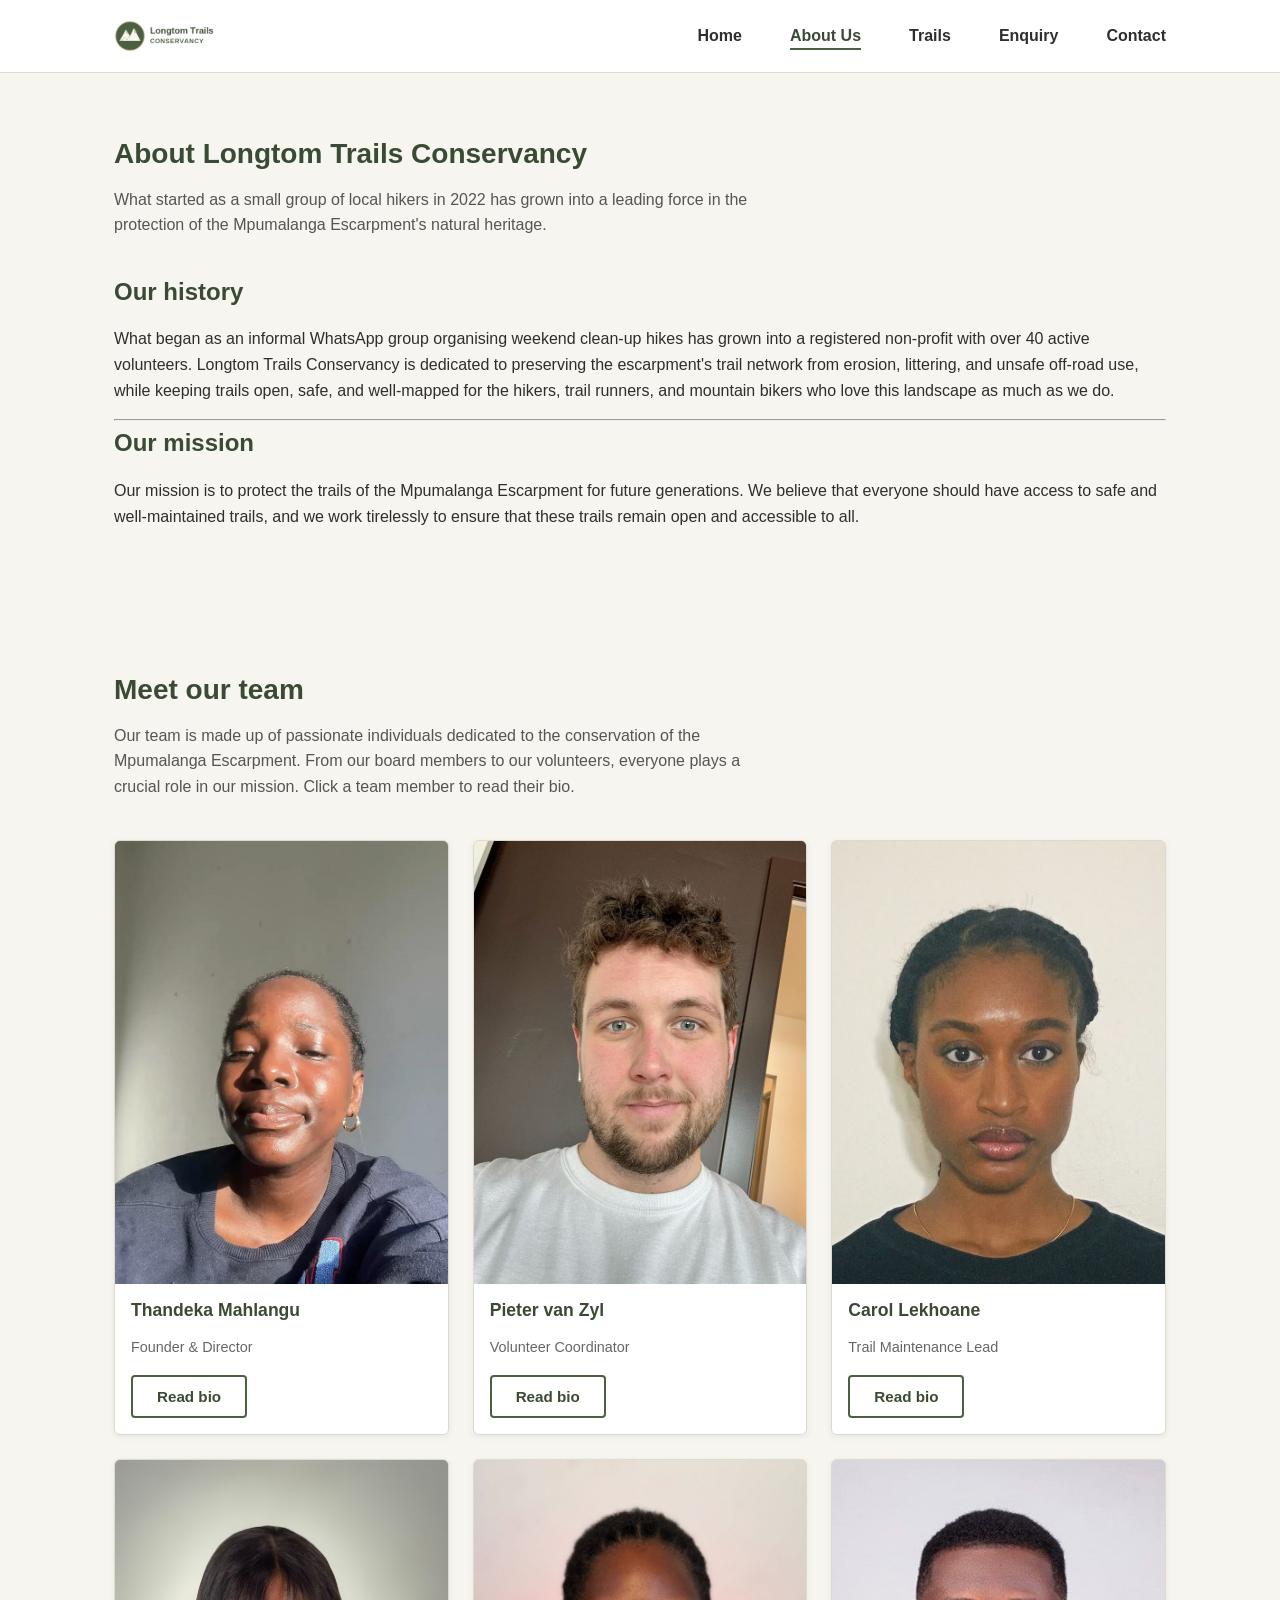
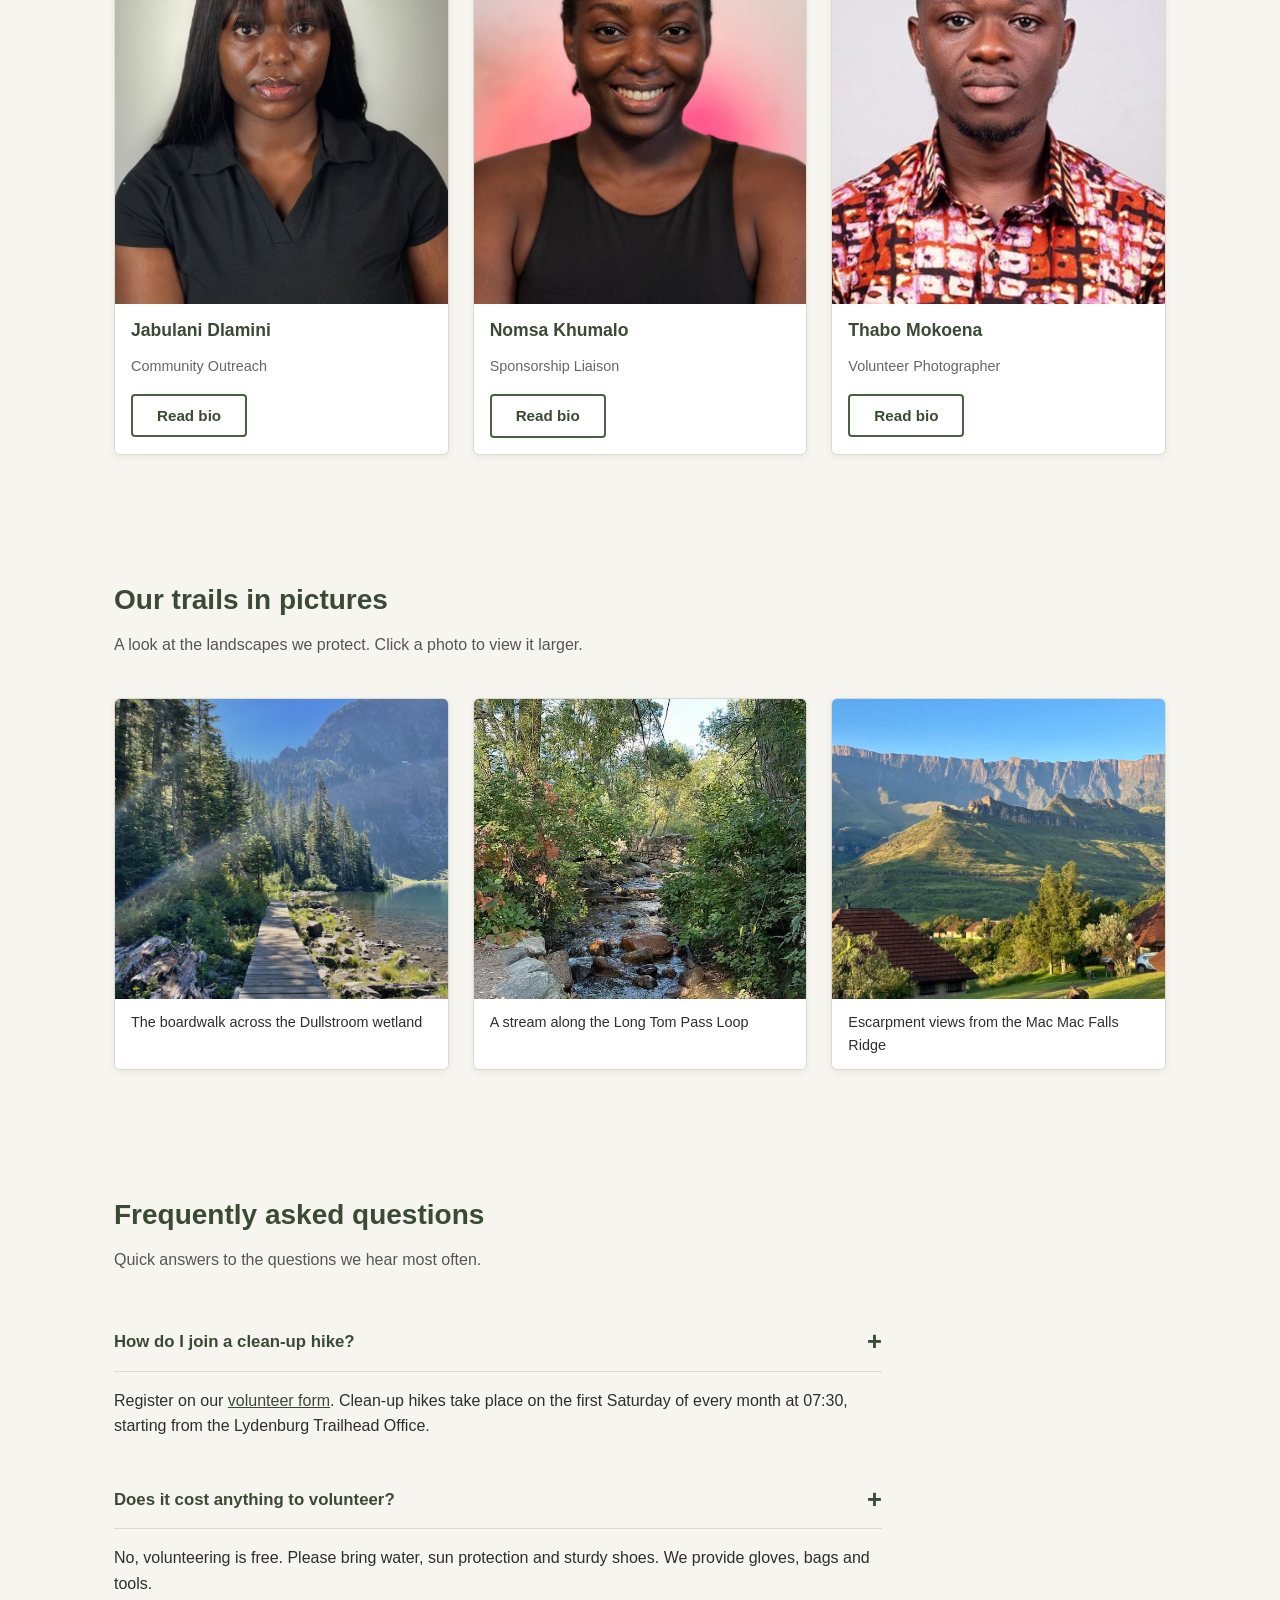
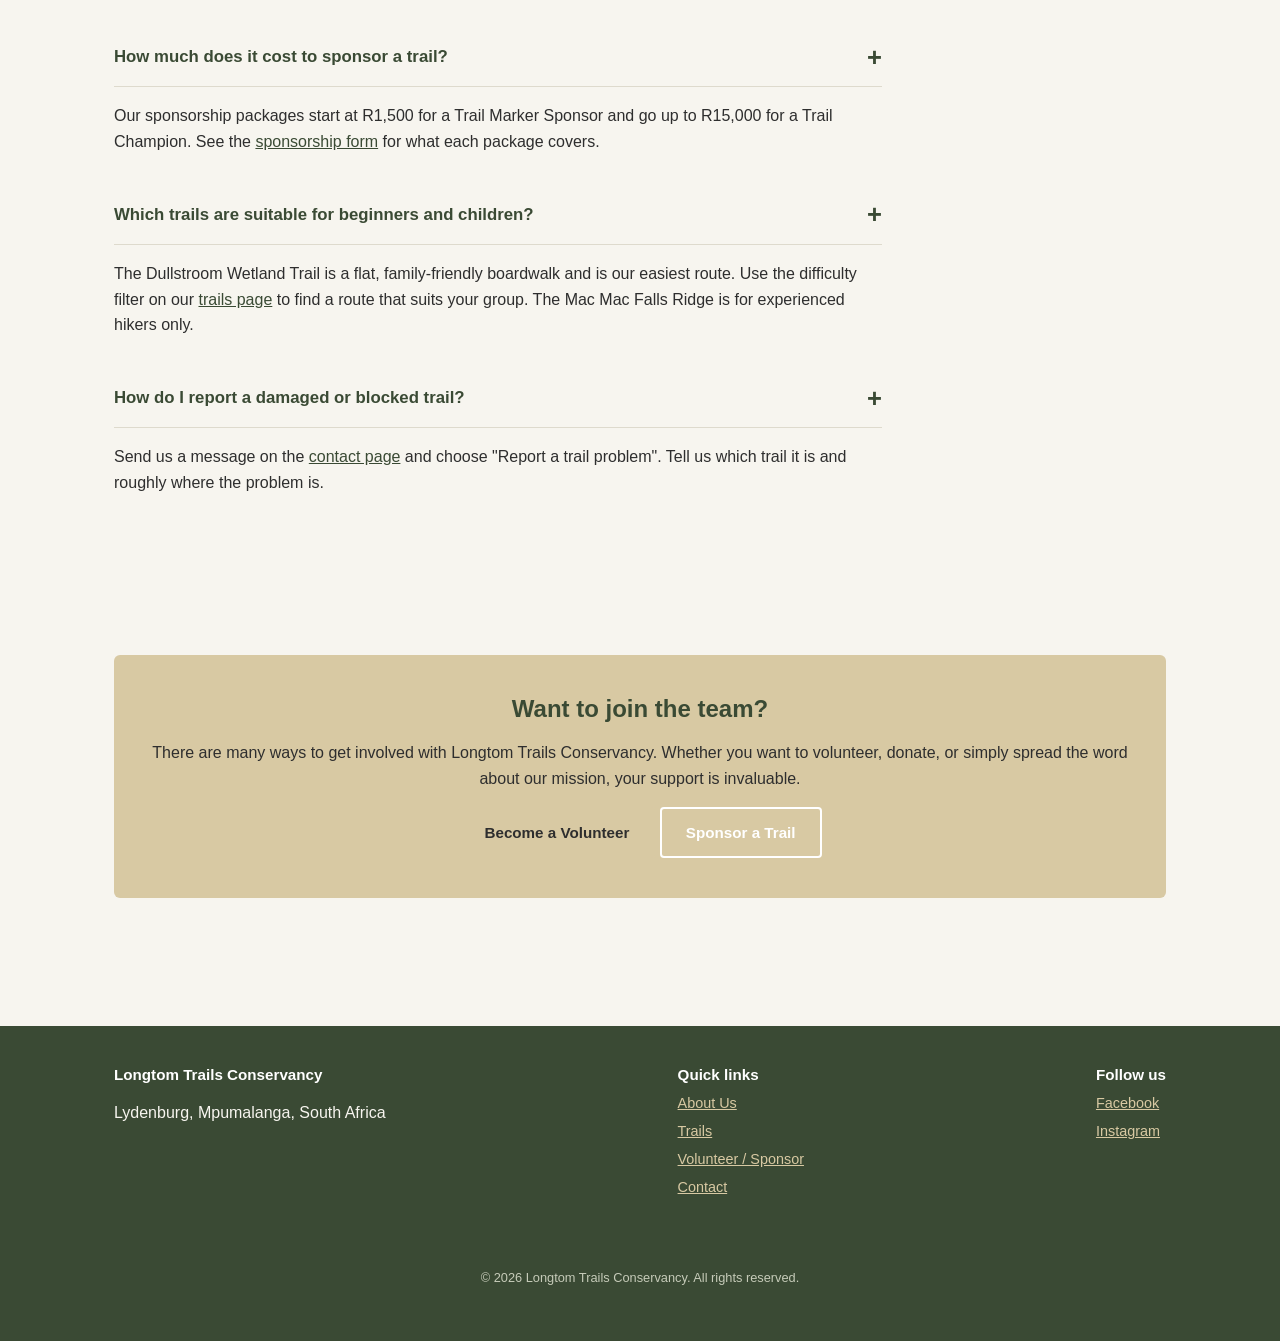
==== commit 332d0e25: "Use clean URLs in canonical links, Open Graph tags and sitemap etlify serves the pages without .html" ====
--- a/about.html
+++ b/about.html
@@ -7,7 +7,8 @@
   <meta name="description" content="Meet the volunteers of Longtom Trails Conservancy and learn how we protect hiking trails on the Mpumalanga escarpment near Lydenburg.">
   <meta name="robots" content="index, follow">
   <meta name="theme-color" content="#4B6043">
-  <link rel="canonical" href="https://longtomtrails.netlify.app/about.html">
+  <link rel="canonical" href="https://
+longtomtrails.netlify.app/about	">
 
   <!-- Icons shown in browser tabs -->
   <link rel="icon" href="favicon.svg" type="image/svg+xml">
@@ -19,8 +20,10 @@
   <meta property="og:locale" content="en_ZA">
   <meta property="og:title" content="About Us | Longtom Trails Conservancy, Lydenburg">
   <meta property="og:description" content="Meet the volunteers of Longtom Trails Conservancy and learn how we protect hiking trails on the Mpumalanga escarpment near Lydenburg.">
-  <meta property="og:url" content="https://longtomtrails.netlify.app/about.html">
-  <meta property="og:image" content="https://longtomtrails.netlify.app/images/og-image.png">
+  <meta property="og:url" content="https://
+longtomtrails.netlify.app/about	">
+  <meta property="og:image" content="https://
+longtomtrails.netlify.app/images/og-image.png">
   <meta property="og:image:alt" content="Longtom Trails Conservancy: protecting the hiking trails of the Mpumalanga escarpment">
   <meta name="twitter:card" content="summary_large_image">
 
@@ -79,7 +82,6 @@
   </script>
 </head>
 <body>
-
   <header class="site-header">
     <div class="container">
       <a href="index.html" class="logo">
--- a/styles.css
+++ b/styles.css
@@ -621,4 +621,631 @@
   color: #C6CBB9;
   margin-top: var(--space-4);
   width: 100%;
+}
+
+/* ==========================================================================
+   Form additions (Part 3): date inputs, hints, character counters and the
+   response box that appears after a form is submitted.
+   ========================================================================== */
+
+/* Space between fields inside a form. */
+.form-field {
+  margin-bottom: var(--space-2);
+}
+
+/* Date inputs look the same as the other fields. */
+input[type="date"] {
+  width: 100%;
+  padding: 0.6rem;
+  border: 1px solid var(--border-soft);
+  border-radius: 4px;
+  font-family: var(--font-body);
+  font-size: 1rem;
+  background-color: var(--off-white);
+}
+
+/* Small helper text under a field, and the live character counter. */
+.form-hint {
+  font-size: 0.85rem;
+  color: #666;
+  margin: 0.3rem 0 0;
+}
+
+.char-counter {
+  font-size: 0.8rem;
+  color: #666;
+  text-align: right;
+  margin: 0.2rem 0 0;
+}
+
+/* The message box shown after a form is submitted. Green for success;
+   .is-error switches it to red. */
+.form-response {
+  margin-top: var(--space-3);
+  padding: var(--space-2) var(--space-3);
+  border-left: 4px solid var(--moss-green);
+  border-radius: 4px;
+  background-color: #E9EFE4;
+}
+
+.form-response h3 {
+  margin-bottom: 0.5rem;
+  font-size: 1.1rem;
+}
+
+.form-response ul {
+  margin: 0.5rem 0 0;
+  padding-left: 1.2rem;
+}
+
+.form-response li {
+  margin-bottom: 0.4rem;
+}
+
+.form-response.is-error {
+  border-left-color: #8A2E24;
+  background-color: #F6E4E1;
+}
+
+/* A disabled button (while a form is sending) looks faded. */
+.btn:disabled {
+  opacity: 0.6;
+  cursor: not-allowed;
+}
+
+/* ==========================================================================
+   Contact form additions (Part 3): form width and the email preview box.
+   ========================================================================== */
+
+.contact-form {
+  max-width: 40rem;
+}
+
+/* The compiled email, shown in a monospace box so it reads like a plain-text email. */
+.email-preview {
+  background-color: var(--white);
+  border: 1px solid var(--border-soft);
+  border-radius: 4px;
+  padding: var(--space-2);
+  margin: var(--space-2) 0;
+  font-family: Consolas, "Courier New", monospace;
+  font-size: 0.85rem;
+  white-space: pre-wrap;
+  overflow-wrap: anywhere;
+}
+
+/* The row of buttons under the email preview. */
+.response-actions {
+  display: flex;
+  flex-wrap: wrap;
+  gap: var(--space-1);
+}
+
+/* ==========================================================================
+   Trails page additions (Part 3): search box, sort menu, results count,
+   no-results message, trail tags and the card fade-in animation.
+   ========================================================================== */
+
+/* Search box and sort menu sit side by side, and stack on small screens. */
+.trail-tools {
+  display: flex;
+  flex-wrap: wrap;
+  gap: var(--space-3);
+  margin-bottom: var(--space-2);
+}
+
+.trail-search {
+  flex: 2 1 260px;
+}
+
+.trail-sort {
+  flex: 1 1 200px;
+}
+
+input[type="search"] {
+  width: 100%;
+  padding: 0.6rem;
+  border: 1px solid var(--border-soft);
+  border-radius: 4px;
+  font-family: var(--font-body);
+  font-size: 1rem;
+  background-color: var(--off-white);
+}
+
+.results-count {
+  margin: 0 0 var(--space-2);
+  font-size: 0.9rem;
+  color: #555;
+}
+
+/* Trail photos fill their box without being stretched. */
+.card-image img {
+  width: 100%;
+  height: 100%;
+  object-fit: cover;
+}
+
+/* Small keyword labels at the bottom of each trail card. */
+.trail-tags {
+  display: flex;
+  flex-wrap: wrap;
+  gap: 0.4rem;
+  margin-bottom: var(--space-2);
+}
+
+.trail-tag {
+  padding: 0.1rem 0.6rem;
+  border-radius: 20px;
+  background-color: var(--off-white);
+  border: 1px solid var(--border-soft);
+  font-size: 0.8rem;
+  color: #555;
+}
+
+/* Shown when a search or filter matches no trails. */
+.empty-state {
+  padding: var(--space-4) var(--space-3);
+  text-align: center;
+  background-color: var(--white);
+  border: 1px dashed var(--border-soft);
+  border-radius: 6px;
+}
+
+/* Cards fade in and slide up slightly. "backwards" means the animation only
+   controls the card before and during the animation. A "both" setting would
+   keep controlling it afterwards and stop the hover lift from working. */
+.card-enter {
+  animation: cardFadeIn 0.4s ease backwards;
+}
+
+@keyframes cardFadeIn {
+  from {
+    opacity: 0;
+    transform: translateY(12px);
+  }
+  to {
+    opacity: 1;
+    transform: translateY(0);
+  }
+}
+
+/* ==========================================================================
+   Interactive elements and animations (Part 3): scroll reveal, button
+   transitions, bio modal, photo gallery with lightbox and FAQ accordion.
+   ========================================================================== */
+
+/* ---- Scroll reveal (the .reveal class is added by script.js) ---- */
+.reveal {
+  opacity: 0;
+  transform: translateY(24px);
+  transition: opacity 0.6s ease, transform 0.6s ease;
+}
+
+.reveal.is-visible {
+  opacity: 1;
+  transform: none;
+}
+
+/* ---- Smooth transitions on buttons and navigation links ---- */
+.btn,
+.filter-btn {
+  transition: background-color 0.2s ease, color 0.2s ease, border-color 0.2s ease, transform 0.15s ease;
+}
+
+/* Buttons lift slightly on hover. The :not(:active) part keeps the "pressed"
+   effect from Part 2 working while the button is being clicked. */
+.btn:hover:not(:active):not(:disabled) {
+  transform: translateY(-2px);
+}
+
+.main-nav a {
+  transition: color 0.2s ease, border-color 0.2s ease;
+}
+
+/* ---- Dialogs (the bio modal and the lightbox) ---- */
+.no-scroll {
+  overflow: hidden;
+}
+
+dialog {
+  width: 100%;
+  max-width: min(92vw, 560px);
+  padding: 0;
+  border: none;
+  border-radius: 8px;
+  color: var(--charcoal);
+  background-color: var(--white);
+  box-shadow: 0 12px 40px rgba(0, 0, 0, 0.35);
+}
+
+dialog::backdrop {
+  background-color: rgba(46, 46, 46, 0.75);
+}
+
+dialog[open] {
+  animation: dialogIn 0.25s ease;
+}
+
+@keyframes dialogIn {
+  from {
+    opacity: 0;
+    transform: translateY(16px) scale(0.97);
+  }
+  to {
+    opacity: 1;
+    transform: none;
+  }
+}
+
+.dialog-content {
+  position: relative;
+  padding: var(--space-3);
+}
+
+.dialog-close {
+  position: absolute;
+  top: 0.75rem;
+  right: 0.75rem;
+  z-index: 1;
+  width: 2.5rem;
+  height: 2.5rem;
+  border: none;
+  border-radius: 50%;
+  background-color: rgba(255, 255, 255, 0.92);
+  color: var(--charcoal);
+  font-size: 1.6rem;
+  line-height: 1;
+  cursor: pointer;
+  transition: background-color 0.2s ease;
+}
+
+.dialog-close:hover {
+  background-color: var(--warm-sand);
+}
+
+/* ---- Bio modal ---- */
+.modal-photo {
+  width: 100%;
+  height: 240px;
+  margin-bottom: var(--space-2);
+  border-radius: 6px;
+  object-fit: cover;
+  object-position: top;
+}
+
+.modal-photo[hidden] {
+  display: none;
+}
+
+.modal-name {
+  margin-bottom: 0.25rem;
+}
+
+.modal-role {
+  margin-bottom: var(--space-2);
+  font-weight: 600;
+  color: #666;
+}
+
+/* ---- Photo gallery ---- */
+.gallery {
+  display: grid;
+  grid-template-columns: repeat(auto-fit, minmax(240px, 1fr));
+  gap: var(--space-3);
+}
+
+.gallery-item {
+  display: block;
+  overflow: hidden;
+  border: 1px solid var(--border-soft);
+  border-radius: 6px;
+  background-color: var(--white);
+  box-shadow: 0 2px 6px rgba(46, 46, 46, 0.08);
+  color: var(--charcoal);
+  text-decoration: none;
+  transition: box-shadow 0.2s ease;
+}
+
+.gallery-item:hover {
+  box-shadow: 0 6px 14px rgba(46, 46, 46, 0.12);
+}
+
+/* The wrapper hides the part of the photo that grows outside it on hover. */
+.gallery-image {
+  display: block;
+  overflow: hidden;
+}
+
+.gallery-image img {
+  width: 100%;
+  aspect-ratio: 4 / 3;
+  object-fit: cover;
+  transition: transform 0.4s ease;
+}
+
+.gallery-item:hover img,
+.gallery-item:focus-visible img {
+  transform: scale(1.06);
+}
+
+.gallery-caption {
+  display: block;
+  padding: 0.75rem var(--space-2);
+  font-size: 0.9rem;
+}
+
+/* ---- Lightbox ---- */
+.lightbox {
+  max-width: min(94vw, 900px);
+}
+
+.lightbox-image {
+  width: 100%;
+  max-height: 70vh;
+  border-radius: 6px;
+  background-color: #1d1d1d;
+  object-fit: contain;
+}
+
+.lightbox-caption {
+  margin: 0.75rem 0;
+  text-align: center;
+}
+
+.lightbox-controls {
+  display: flex;
+  align-items: center;
+  justify-content: space-between;
+  gap: var(--space-2);
+}
+
+.lightbox-count {
+  font-size: 0.9rem;
+  color: #666;
+}
+
+/* ---- FAQ accordion ---- */
+.accordion {
+  max-width: 48rem;
+}
+
+.accordion-item {
+  margin: 0;
+  border-bottom: 1px solid var(--border-soft);
+}
+
+.accordion-trigger {
+  display: flex;
+  align-items: center;
+  justify-content: space-between;
+  gap: var(--space-2);
+  width: 100%;
+  padding: var(--space-2) 0;
+  border: none;
+  background: none;
+  color: var(--moss-green-dark);
+  font-family: var(--font-heading);
+  font-size: 1.05rem;
+  font-weight: 600;
+  text-align: left;
+  cursor: pointer;
+  transition: color 0.2s ease;
+}
+
+.accordion-trigger:hover {
+  color: var(--moss-green);
+}
+
+/* The + at the end of each question turns into an x when its answer is open. */
+.accordion-trigger::after {
+  content: "+";
+  flex-shrink: 0;
+  font-size: 1.6rem;
+  line-height: 1;
+  transition: transform 0.25s ease;
+}
+
+.accordion-trigger[aria-expanded="true"]::after {
+  transform: rotate(45deg);
+}
+
+.accordion-panel {
+  padding-bottom: var(--space-2);
+}
+
+/* Answers are only hidden once JavaScript has set the accordion up. */
+.js-accordion .accordion-panel {
+  display: none;
+}
+
+/* ==========================================================================
+   Team photo fixes (Part 3): show whole faces, never crop them.
+   Placed last in the file so it overrides the older rules above it.
+   ========================================================================== */
+
+/* Team photos are portraits, so their box on the team cards is taller
+   than the trail photos' box. */
+.team-card .card-image {
+  aspect-ratio: 3 / 4;
+}
+
+/* In the bio window the whole photo is shown with no cropping at all. */
+.modal-photo {
+  display: block;
+  width: auto;
+  max-width: 100%;
+  height: auto;
+  max-height: 360px;
+  margin: 0 auto var(--space-2);
+  border-radius: 6px;
+  object-fit: contain;
+}
+
+/* ==========================================================================
+   Contact page map (Part 3): the Leaflet map, numbered pins, the list of
+   locations and the buttons above the map.
+   ========================================================================== */
+
+/* Map on the left, list of locations on the right. They stack on small screens. */
+.find-us {
+  display: grid;
+  grid-template-columns: minmax(0, 3fr) minmax(0, 2fr);
+  gap: var(--space-3);
+  align-items: start;
+  margin-bottom: var(--space-4);
+}
+
+#map {
+  height: 460px;
+  border: 1px solid var(--border-soft);
+  border-radius: 6px;
+  background-color: #E9EFE4;
+  /* z-index: 0 keeps the map's inner layers (which use very high z-index
+     numbers) underneath the sticky header when the page scrolls. */
+  position: relative;
+  z-index: 0;
+}
+
+@media (max-width: 860px) {
+  .find-us {
+    grid-template-columns: 1fr;
+  }
+
+  #map {
+    height: 360px;
+  }
+}
+
+/* The two buttons above the map. The [hidden] rule is needed because display:flex
+   would otherwise override the hidden attribute. */
+.map-toolbar {
+  display: flex;
+  flex-wrap: wrap;
+  gap: var(--space-1);
+  margin-bottom: var(--space-2);
+}
+
+.map-toolbar[hidden] {
+  display: none;
+}
+
+#nearest-result {
+  margin: 0 0 var(--space-2);
+}
+
+.map-fallback {
+  padding: var(--space-2);
+  border: 1px dashed var(--border-soft);
+  border-radius: 6px;
+  background-color: var(--white);
+}
+
+/* The numbered green pins on the map. */
+.map-pin {
+  display: flex;
+  align-items: center;
+  justify-content: center;
+  border: 3px solid var(--white);
+  border-radius: 50%;
+  background-color: var(--moss-green);
+  box-shadow: 0 2px 6px rgba(0, 0, 0, 0.4);
+  color: var(--white);
+  font-family: var(--font-heading);
+  font-size: 0.95rem;
+  font-weight: 700;
+}
+
+.map-pin:focus-visible {
+  outline: 3px solid var(--warm-sand);
+  outline-offset: 2px;
+}
+
+/* The popup that opens when a pin is clicked. */
+.leaflet-popup-content {
+  font-family: var(--font-body);
+}
+
+.leaflet-popup-content p {
+  margin: 0.4rem 0;
+}
+
+.leaflet-container .leaflet-popup-content a {
+  color: var(--moss-green-dark);
+  font-weight: 600;
+}
+
+/* The list of locations beside the map. */
+.location-list {
+  display: grid;
+  gap: var(--space-2);
+  margin: 0;
+  padding: 0;
+  list-style: none;
+}
+
+.location-card {
+  padding: var(--space-2);
+  border: 1px solid var(--border-soft);
+  border-left: 4px solid var(--border-soft);
+  border-radius: 6px;
+  background-color: var(--white);
+  transition: border-color 0.2s ease, box-shadow 0.2s ease;
+}
+
+/* The location currently shown on the map. */
+.location-card.is-active {
+  border-left-color: var(--moss-green);
+  box-shadow: 0 4px 12px rgba(46, 46, 46, 0.12);
+}
+
+.location-card h3 {
+  display: flex;
+  align-items: center;
+  gap: 0.6rem;
+  margin-bottom: 0.5rem;
+  font-size: 1.05rem;
+}
+
+.location-number {
+  display: inline-flex;
+  align-items: center;
+  justify-content: center;
+  flex-shrink: 0;
+  width: 1.8rem;
+  height: 1.8rem;
+  border-radius: 50%;
+  background-color: var(--moss-green);
+  color: var(--white);
+  font-size: 0.9rem;
+}
+
+.location-card address {
+  margin-bottom: 0.5rem;
+  font-style: normal;
+}
+
+.location-card p {
+  margin: 0 0 0.5rem;
+  font-size: 0.95rem;
+}
+
+.location-actions {
+  display: flex;
+  flex-wrap: wrap;
+  gap: var(--space-1);
+  margin-top: var(--space-1);
+}
+
+.btn-small {
+  padding: 0.45rem 1rem;
+  font-size: 0.85rem;
+}
+
+/* "Show on map" does nothing without the map, so it is hidden until the map works. */
+.show-on-map {
+  display: none;
+}
+
+.map-ready .show-on-map {
+  display: inline-block;
 }
